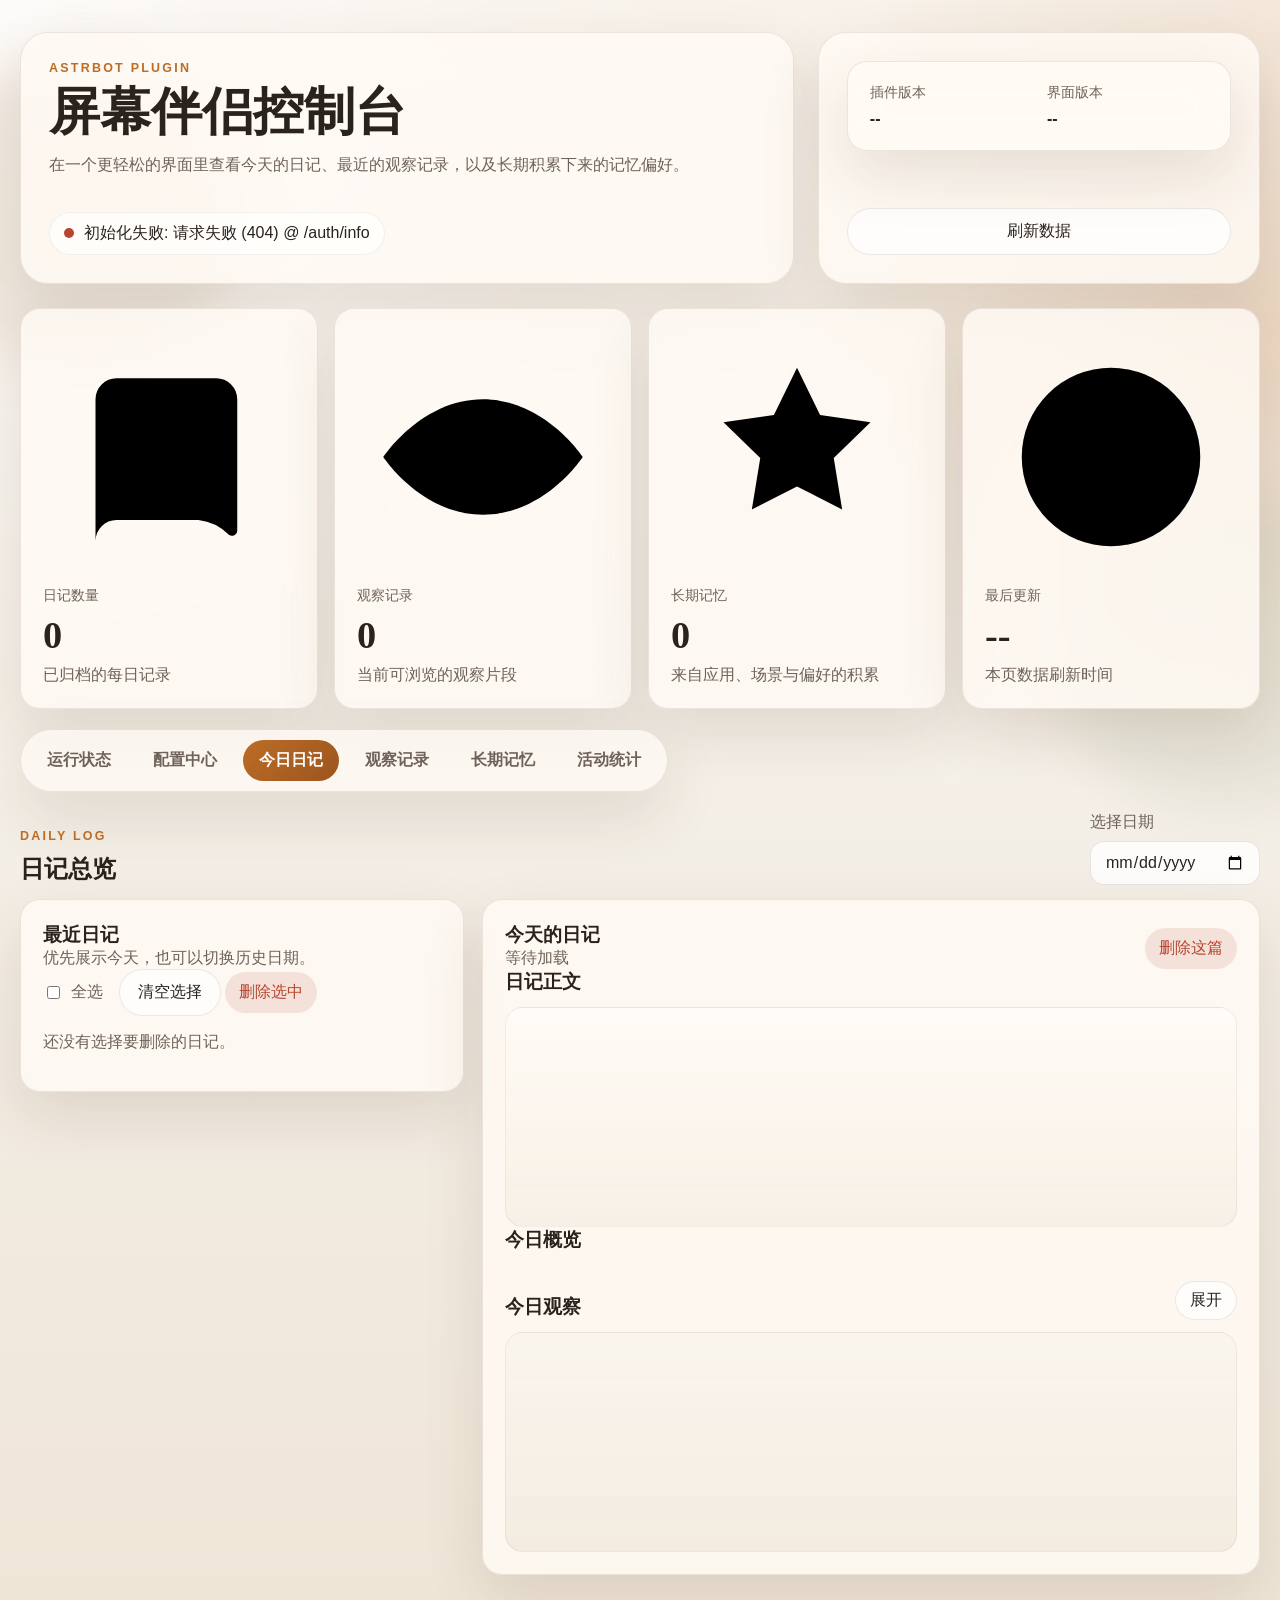
==== web/index.html @ d962e4c1 "v2.5.6" ====
﻿<!DOCTYPE html>
<html lang="zh-CN">
<head>
    <meta charset="UTF-8">
    <meta name="viewport" content="width=device-width, initial-scale=1.0">
    <title>屏幕伴侣控制台</title>
<link rel="stylesheet" href="/web/app.css?v=2.9.6">
</head>
<body>
    <div class="app-shell">
        <div class="ambient ambient-left"></div>
        <div class="ambient ambient-right"></div>
        <header class="hero">
            <div class="hero-copy">
                <p class="eyebrow">AstrBot Plugin</p>
                <h1>屏幕伴侣控制台</h1>
                <p class="hero-text">在一个更轻松的界面里查看今天的日记、最近的观察记录，以及长期积累下来的记忆偏好。</p>
                <div class="hero-status">
                    <span class="status-dot" id="statusDot"></span>
                    <span id="statusText">正在连接 WebUI 服务...</span>
                </div>
            </div>
            <div class="hero-actions">
                <div class="version-card panel">
                    <div>
                        <p class="panel-label">插件版本</p>
                        <strong id="pluginVersion">--</strong>
                    </div>
                    <div>
                        <p class="panel-label">界面版本</p>
                        <strong id="webuiVersion">--</strong>
                    </div>
                </div>
                <button class="ghost-button" id="refreshButton" type="button">刷新数据</button>
                <button class="ghost-button hidden" id="logoutButton" type="button">退出登录</button>
            </div>
        </header>

        <section class="overview-grid">
            <article class="panel stat-card stat-card--diary">
                <div class="stat-card-top">
                    <span class="stat-card-icon" aria-hidden="true">
                        <svg viewBox="0 0 24 24">
                            <path d="M7 4.5h9.5a2 2 0 0 1 2 2V19a.5.5 0 0 1-.8.4A4.9 4.9 0 0 0 14.8 18H7a2 2 0 0 0-2 2V6.5a2 2 0 0 1 2-2Z"></path>
                            <path d="M7 4.5v13.4"></path>
                            <path d="M9.5 8.5h6"></path>
                            <path d="M9.5 11.5h6"></path>
                        </svg>
                    </span>
                    <p class="panel-label">日记数量</p>
                </div>
                <strong id="diaryCount">0</strong>
                <span>已归档的每日记录</span>
            </article>
            <article class="panel stat-card stat-card--observation">
                <div class="stat-card-top">
                    <span class="stat-card-icon" aria-hidden="true">
                        <svg viewBox="0 0 24 24">
                            <path d="M2.5 12s3.6-5.5 9.5-5.5S21.5 12 21.5 12 17.9 17.5 12 17.5 2.5 12 2.5 12Z"></path>
                            <circle cx="12" cy="12" r="2.7"></circle>
                        </svg>
                    </span>
                    <p class="panel-label">观察记录</p>
                </div>
                <strong id="observationCount">0</strong>
                <span>当前可浏览的观察片段</span>
            </article>
            <article class="panel stat-card stat-card--memory">
                <div class="stat-card-top">
                    <span class="stat-card-icon" aria-hidden="true">
                        <svg viewBox="0 0 24 24">
                            <path d="M12 3.5 14.2 8l4.8.7-3.5 3.4.8 4.9L12 14.8 7.7 17l.8-4.9L5 8.7 9.8 8 12 3.5Z"></path>
                        </svg>
                    </span>
                    <p class="panel-label">长期记忆</p>
                </div>
                <strong id="memoryCount">0</strong>
                <span>来自应用、场景与偏好的积累</span>
            </article>
            <article class="panel stat-card stat-card--updated">
                <div class="stat-card-top">
                    <span class="stat-card-icon" aria-hidden="true">
                        <svg viewBox="0 0 24 24">
                            <circle cx="12" cy="12" r="8.5"></circle>
                            <path d="M12 7.8v4.7l3 1.9"></path>
                        </svg>
                    </span>
                    <p class="panel-label">最后更新</p>
                </div>
                <strong id="lastUpdated">--</strong>
                <span>本页数据刷新时间</span>
            </article>
        </section>

        <nav class="top-nav" aria-label="主导航">
            <a href="#runtime" class="nav-link" data-section="runtime">运行状态</a>
            <a href="#settings" class="nav-link" data-section="settings">配置中心</a>
            <a href="#diaries" class="nav-link active" data-section="diaries">今日日记</a>
            <a href="#observations" class="nav-link" data-section="observations">观察记录</a>
            <a href="#memories" class="nav-link" data-section="memories">长期记忆</a>
            <a href="#activity" class="nav-link" data-section="activity">活动统计</a>
        </nav>

        <main class="content-stack">
            <section id="runtime" class="section">
                <div class="section-heading">
                    <div>
                        <p class="eyebrow">Runtime Control</p>
                        <h2>运行状态与控制</h2>
                    </div>
                </div>
                <div class="runtime-grid">
                    <article class="panel">
                        <div class="panel-header">
                            <h3>当前状态</h3>
                            <span class="panel-subtle" id="runtimeMeta">等待加载</span>
                        </div>
                        <div class="runtime-summary" id="runtimeSummary"></div>
                        <div class="runtime-stats" id="runtimeStats"></div>
                        <div class="helper-grid runtime-insights" id="runtimeInsights"></div>
                    </article>
                    <article class="panel">
                        <div class="panel-header">
                            <h3>快速设置</h3>
                            <span class="panel-subtle">这些变更会立即同步到当前实例。</span>
                        </div>
                        <form class="control-form" id="runtimeForm">
                            <label class="field compact-field">
                                <span>启用插件</span>
                                <select id="enabledSelect">
                                    <option value="true">开启</option>
                                    <option value="false">关闭</option>
                                </select>
                            </label>
                            <label class="field compact-field">
                                <span>当前预设</span>
                                <select id="presetSelect">
                                    <option value="-1">手动配置</option>
                                </select>
                            </label>
                            <label class="field compact-field">
                                <span>手动间隔（秒）</span>
                                <input id="checkIntervalInput" type="number" min="10" step="1">
                            </label>
                            <label class="field compact-field">
                                <span>触发概率（%）</span>
                                <input id="triggerProbabilityInput" type="number" min="0" max="100" step="1">
                            </label>
                            <label class="field compact-field">
                                <span>互动频率</span>
                                <input id="interactionFrequencyInput" type="number" min="1" max="10" step="1">
                            </label>
                            <label class="field compact-field">
                                <span>日记功能</span>
                                <select id="enableDiarySelect">
                                    <option value="true">开启</option>
                                    <option value="false">关闭</option>
                                </select>
                            </label>
                            <label class="field compact-field">
                                <span>学习功能</span>
                                <select id="enableLearningSelect">
                                    <option value="true">开启</option>
                                    <option value="false">关闭</option>
                                </select>
                            </label>
                            <label class="field compact-field">
                                <span>麦克风监听</span>
                                <select id="enableMicMonitorSelect">
                                    <option value="false">关闭</option>
                                    <option value="true">开启</option>
                                </select>
                            </label>
                            <label class="field compact-field">
                                <span>调试模式</span>
                                <select id="debugSelect">
                                    <option value="false">关闭</option>
                                    <option value="true">开启</option>
                                </select>
                            </label>
                            <div class="runtime-actions">
                                <button class="primary-button" id="saveRuntimeButton" type="submit">保存设置</button>
                                <button class="ghost-button" id="stopTasksButton" type="button">停止自动任务</button>
                            </div>
                            <p class="feedback" id="runtimeFeedback"></p>
                        </form>
                    </article>
                </div>
                <article class="panel runtime-media-panel">
                    <div class="panel-header">
                        <h3>最新素材预览</h3>
                        <span class="panel-subtle" id="runtimeMediaMeta">等待加载</span>
                    </div>
                    <div class="runtime-media-grid" id="runtimeMedia"></div>
                </article>
                <article class="panel">
                    <div class="panel-header">
                        <div>
                            <h3>服务自检</h3>
                            <span class="panel-subtle" id="healthMeta">用于确认当前页面连到的是不是正确的 WebUI 实例。</span>
                        </div>
                    </div>
                    <div class="health-grid" id="healthGrid"></div>
                    <div class="health-check-list" id="healthChecks"></div>
                    <div class="helper-grid health-warning-grid" id="healthWarnings"></div>
                </article>
            </section>
            <section id="settings" class="section">
                <div class="section-heading">
                    <div>
                        <p class="eyebrow">Settings Studio</p>
                        <h2>配置中心</h2>
                    </div>
                    <div class="toolbar">
                        <button class="ghost-button settings-mode-toggle" id="settingsModeToggle" type="button">显示高级设置</button>
                        <label class="field compact-field settings-search">
                            <span>快速筛选</span>
                            <input id="settingsSearchInput" type="search" placeholder="搜索配置名、说明或提示">
                        </label>
                    </div>
                </div>
                <div class="settings-grid">
                    <article class="panel settings-sidebar">
                        <div class="panel-header">
                            <h3>配置分组</h3>
                            <span class="panel-subtle" id="settingsSummary">按功能分区，避免翻整页长表单。</span>
                        </div>
                        <div class="settings-group-list" id="settingsGroupList"></div>
                    </article>
                    <article class="panel settings-editor">
                        <div class="panel-header">
                            <div>
                                <h3 id="settingsGroupTitle">配置详情</h3>
                                <span class="panel-subtle" id="settingsGroupDescription">选择左侧分组后开始编辑。</span>
                            </div>
                            <div class="toolbar">
                                <button class="ghost-button" id="resetSettingsButton" type="button">重置当前分组</button>
                                <button class="primary-button" id="saveSettingsButton" type="button">保存配置</button>
                            </div>
                        </div>
                        <div class="helper-grid settings-helper" id="settingsHelper"></div>
                        <div class="settings-form" id="settingsForm"></div>
                        <p class="feedback" id="settingsFeedback"></p>
                    </article>
                </div>
            </section>
            <section id="diaries" class="section active">
                <div class="section-heading">
                    <div>
                        <p class="eyebrow">Daily Log</p>
                        <h2>日记总览</h2>
                    </div>
                    <label class="field compact-field">
                        <span>选择日期</span>
                        <input id="diaryDateInput" type="date">
                    </label>
                </div>
                <div class="content-grid diaries-grid">
                    <article class="panel">
                        <div class="panel-header">
                            <div>
                                <h3>最近日记</h3>
                                <span class="panel-subtle" id="diarySummary">优先展示今天，也可以切换历史日期。</span>
                            </div>
                        </div>
                        <div class="toolbar diary-toolbar">
                            <label class="selection-toggle">
                                <input id="selectAllDiaries" type="checkbox">
                                <span>全选</span>
                            </label>
                            <div class="diary-toolbar-actions">
                                <button class="ghost-button" id="clearDiarySelectionsButton" type="button">清空选择</button>
                                <button class="danger-button" id="deleteSelectedDiariesButton" type="button">删除选中</button>
                            </div>
                        </div>
                        <p class="panel-subtle diary-selection-meta" id="diarySelectionMeta">还没有选择要删除的日记。</p>
                        <div class="list-stack" id="diaryList"></div>
                    </article>
                    <article class="panel diary-panel">
                        <div class="panel-header">
                            <div>
                                <h3 id="diaryTitle">今天的日记</h3>
                                <span class="panel-subtle" id="diaryMeta">等待加载</span>
                            </div>
                            <button class="danger-button" id="deleteCurrentDiaryButton" type="button">删除这篇</button>
                        </div>
                        <div class="diary-reading-stage">
                            <section class="diary-section diary-paper-section">
                                <div class="panel-header">
                                    <h3>日记正文</h3>
                                </div>
                                <div class="diary-content diary-content-primary" id="diaryReflection"></div>
                            </section>
                        </div>
                        <div class="diary-layout">
                            <section class="diary-section">
                                <div class="panel-header">
                                    <h3>今日概览</h3>
                                </div>
                                <div id="diaryOverview" class="diary-overview-slot"></div>
                            </section>
                            <section class="diary-section">
                                <div class="panel-header">
                                    <h3>今日观察</h3>
                                    <button class="ghost-button diary-toggle" id="toggleDiaryObservations" type="button">展开</button>
                                </div>
                                <div class="diary-content diary-content-secondary" id="diaryObservations"></div>
                            </section>
                        </div>
                    </article>
                </div>
            </section>

            <section id="observations" class="section">
                <div class="section-heading">
                    <div>
                        <p class="eyebrow">Observation Stream</p>
                        <h2>观察记录</h2>
                    </div>
                    <div class="toolbar">
                        <label class="field compact-field">
                            <span>场景筛选</span>
                            <select id="sceneFilter">
                                <option value="">全部场景</option>
                            </select>
                        </label>
                        <label class="field compact-field">
                            <span>排序</span>
                            <select id="sortFilter">
                                <option value="desc">最新优先</option>
                                <option value="asc">最早优先</option>
                            </select>
                        </label>
                    </div>
                </div>
                <article class="panel">
                    <div class="panel-header">
                        <h3>最近观察</h3>
                        <span class="panel-subtle" id="observationMeta">按时间线浏览屏幕观察结果。</span>
                    </div>
                    <div class="observation-actions">
                        <label class="selection-toggle">
                            <input id="selectAllObservations" type="checkbox">
                            <span>全选当前页</span>
                        </label>
                        <div class="toolbar">
                            <button class="ghost-button" id="clearSelectionsButton" type="button">清空选择</button>
                            <button class="ghost-button" id="deleteSelectedButton" type="button">删除选中</button>
                            <button class="danger-button" id="clearAllDataButton" type="button">清空所有资料</button>
                        </div>
                    </div>
                    <div class="list-stack" id="observationList"></div>
                    <div class="pagination" id="observationPagination"></div>
                </article>
            </section>

            <section id="memories" class="section">
                <div class="section-heading">
                    <div>
                        <p class="eyebrow">Memory Atlas</p>
                        <h2>长期记忆</h2>
                    </div>
                </div>
                <div class="memory-highlights" id="memoryHighlights"></div>
                <div class="memory-groups" id="memoryGroups"></div>
            </section>
            <section id="activity" class="section">
                <div class="section-heading">
                    <div>
                        <p class="eyebrow">Activity Statistics</p>
                        <h2>活动统计</h2>
                    </div>
                </div>
                <div class="activity-control-grid">
                    <article class="panel">
                        <div class="panel-header">
                            <div>
                                <h3>轨迹筛选</h3>
                                <span class="panel-subtle" id="activityFilterSummary">按关键词、类型和来源快速聚焦回顾内容。</span>
                            </div>
                        </div>
                        <div class="toolbar activity-toolbar">
                            <label class="field compact-field">
                                <span>搜索轨迹</span>
                                <input id="activitySearchInput" type="search" placeholder="窗口、应用、站点、页面">
                            </label>
                            <label class="field compact-field">
                                <span>活动类型</span>
                                <select id="activityBucketFilter">
                                    <option value="all">全部</option>
                                    <option value="work">工作</option>
                                    <option value="play">摸鱼</option>
                                    <option value="other">其他</option>
                                </select>
                            </label>
                            <label class="field compact-field">
                                <span>轨迹来源</span>
                                <select id="activitySourceFilter">
                                    <option value="all">全部</option>
                                    <option value="screen_analysis">识屏轨迹</option>
                                    <option value="background_tracker">独立轨迹</option>
                                </select>
                            </label>
                            <button class="ghost-button" id="clearActivityFiltersButton" type="button">清空筛选</button>
                        </div>
                    </article>
                    <article class="panel">
                        <div class="panel-header">
                            <div>
                                <h3>统计说明</h3>
                                <span class="panel-subtle">帮助理解“有效工作”“工作段”和轨迹来源是怎么来的。</span>
                            </div>
                        </div>
                        <div class="helper-grid activity-methodology" id="activityMethodology"></div>
                    </article>
                </div>
                <div class="activity-overview" id="activityOverview"></div>
                <div class="activity-workspace-grid">
                    <article class="panel">
                        <div class="panel-header">
                            <h3>工作脉搏</h3>
                            <span class="panel-subtle">把活动、输入和隐私状态压缩成一个更像在场感的当前视角</span>
                        </div>
                        <div class="activity-pulse" id="activityPulse"></div>
                    </article>
                    <article class="panel">
                        <div class="panel-header">
                            <h3>今日工作轨迹</h3>
                            <span class="panel-subtle">把零散活动合并成连续的工作段</span>
                        </div>
                        <div class="activity-session-summary" id="activitySessionSummary"></div>
                        <div class="list-stack activity-session-list" id="activitySessions"></div>
                    </article>
                </div>
                <div class="activity-grid">
                    <article class="panel">
                        <div class="panel-header">
                            <h3>今日统计</h3>
                            <span class="panel-subtle">今天的工作和摸鱼时间</span>
                        </div>
                        <div class="activity-stats" id="todayActivityStats"></div>
                    </article>
                    <article class="panel">
                        <div class="panel-header">
                            <h3>总计统计</h3>
                            <span class="panel-subtle">所有记录的工作和摸鱼时间</span>
                        </div>
                        <div class="activity-stats" id="totalActivityStats"></div>
                    </article>
                </div>
                <div class="activity-review-grid">
                    <article class="panel">
                        <div class="panel-header">
                            <h3>工作回顾</h3>
                            <span class="panel-subtle">更聚焦专注节奏的回顾视角</span>
                        </div>
                        <div class="activity-review-cards" id="activityReview"></div>
                        <div class="helper-grid activity-review-insights" id="activityInsights"></div>
                    </article>
                    <article class="panel">
                        <div class="panel-header">
                            <h3>主力窗口</h3>
                            <span class="panel-subtle">看清今天主要把时间花在了哪里</span>
                        </div>
                        <div class="list-stack activity-top-windows" id="activityTopWindows"></div>
                    </article>
                </div>
                <article class="panel activity-chart-panel">
                    <div class="panel-header">
                        <h3>时间配比图</h3>
                        <span class="panel-subtle">工作、摸鱼、其他的占比一眼看清</span>
                    </div>
                    <div class="activity-chart-stack" id="activityCharts"></div>
                </article>
                <article class="panel activity-trend-panel">
                    <div class="panel-header">
                        <h3>近 7 天节奏</h3>
                        <span class="panel-subtle">按天看工作、摸鱼与切换密度的变化</span>
                    </div>
                    <div class="activity-trend" id="activityTrend"></div>
                </article>
                <article class="panel activity-input-panel">
                        <div class="panel-header">
                            <h3>本地输入统计</h3>
                            <span class="panel-subtle">可选记录键盘和鼠标输入，补充轻量的键鼠数据</span>
                        </div>
                    <div class="activity-input-grid" id="activityInputStats"></div>
                    <div class="activity-input-days" id="activityInputDays"></div>
                </article>
                <article class="panel activity-surface-panel">
                        <div class="panel-header">
                            <h3>应用 / 网站轨迹</h3>
                            <span class="panel-subtle">把窗口活动收束成更清晰的应用层和网页层轨迹</span>
                        </div>
                    <div class="activity-surface-summary" id="activitySurfaceSummary"></div>
                    <div class="activity-surface-columns">
                        <div>
                            <p class="panel-label">主要应用</p>
                            <div class="list-stack activity-surface-list" id="activityAppTrail"></div>
                        </div>
                        <div>
                            <p class="panel-label">主要网站</p>
                            <div class="list-stack activity-surface-list" id="activitySiteTrail"></div>
                        </div>
                    </div>
                </article>
                <article class="panel">
                    <div class="panel-header">
                        <h3>最近活动</h3>
                        <span class="panel-subtle">最近 20 条活动记录</span>
                    </div>
                    <div class="list-stack" id="recentActivities"></div>
                </article>
            </section>
        </main>
    </div>

    <div class="login-overlay hidden" id="loginOverlay" aria-hidden="true">
        <form class="login-card panel" id="loginForm">
            <p class="eyebrow">Protected Access</p>
            <h2>输入 WebUI 密码</h2>
            <p class="panel-subtle">当前实例启用了访问保护，请先登录再查看数据。</p>
            <label class="field">
                <span>访问密码</span>
                <input type="password" id="loginPassword" placeholder="请输入密码" autocomplete="current-password">
            </label>
            <button class="primary-button" id="loginButton" type="submit">登录</button>
            <p class="feedback error-text" id="loginError"></p>
        </form>
    </div>

    <template id="emptyStateTemplate">
        <div class="empty-state">
            <strong>这里还没有内容</strong>
            <p>等屏幕伴侣积累出更多记录后，这里会慢慢丰富起来。</p>
        </div>
    </template>

<script src="/web/app.js?v=2.9.6"></script>
</body>
</html>
---- web/app.css ----
:root {
    --bg: #f4efe7;
    --panel: rgba(255, 251, 245, 0.82);
    --panel-strong: rgba(255, 248, 240, 0.96);
    --text: #2a221d;
    --muted: #6f6259;
    --line: rgba(97, 77, 64, 0.12);
    --accent: #bc6c25;
    --accent-strong: #9c5520;
    --accent-soft: rgba(188, 108, 37, 0.14);
    --success: #4f772d;
    --danger: #b6462f;
    --shadow: 0 24px 60px rgba(74, 48, 28, 0.12);
    --radius-xl: 28px;
    --radius-lg: 20px;
    --font-sans: "Segoe UI", "PingFang SC", "Microsoft YaHei", sans-serif;
    --font-display: "Georgia", "STSong", serif;
}

* { box-sizing: border-box; }
html { scroll-behavior: smooth; }

body {
    margin: 0;
    min-height: 100vh;
    color: var(--text);
    font-family: var(--font-sans);
    background:
        radial-gradient(circle at top left, rgba(255, 255, 255, 0.7), transparent 34%),
        radial-gradient(circle at right 20%, rgba(188, 108, 37, 0.2), transparent 28%),
        linear-gradient(180deg, #f8f2ea 0%, var(--bg) 48%, #efe5d7 100%);
}

button, input, select { font: inherit; }
button { cursor: pointer; }
.hidden { display: none !important; }

.app-shell {
    position: relative;
    max-width: 1380px;
    margin: 0 auto;
    padding: 32px 20px 48px;
}

.ambient {
    position: fixed;
    width: 320px;
    height: 320px;
    border-radius: 50%;
    filter: blur(24px);
    opacity: 0.4;
    pointer-events: none;
    z-index: 0;
}

.ambient-left {
    top: 6%;
    left: -80px;
    background: rgba(184, 148, 108, 0.38);
}

.ambient-right {
    right: -100px;
    bottom: 10%;
    background: rgba(96, 141, 108, 0.2);
}

.hero, .overview-grid, .top-nav, .content-stack { position: relative; z-index: 1; }

.hero {
    display: grid;
    grid-template-columns: minmax(0, 1.4fr) minmax(280px, 0.8fr);
    gap: 24px;
    margin-bottom: 24px;
}

.hero-copy, .hero-actions, .panel {
    backdrop-filter: blur(20px);
    background: var(--panel);
    border: 1px solid var(--line);
    box-shadow: var(--shadow);
}

.hero-copy, .hero-actions {
    border-radius: var(--radius-xl);
    padding: 28px;
}

.hero-copy h1 {
    margin: 0 0 10px;
    font-family: var(--font-display);
    font-size: clamp(2.1rem, 4vw, 3.6rem);
    line-height: 1.05;
}

.eyebrow {
    margin: 0 0 10px;
    color: var(--accent);
    text-transform: uppercase;
    letter-spacing: 0.18em;
    font-size: 0.78rem;
    font-weight: 700;
}

.hero-text, .panel-subtle, .list-item-meta, .observation-tags, .memory-meta, .feedback, .field span, .stat-card span {
    color: var(--muted);
}

.hero-status {
    display: inline-flex;
    align-items: center;
    gap: 10px;
    margin-top: 20px;
    padding: 10px 14px;
    border-radius: 999px;
    background: rgba(255, 255, 255, 0.65);
    border: 1px solid rgba(97, 77, 64, 0.08);
}

.status-dot {
    width: 10px;
    height: 10px;
    border-radius: 50%;
    background: var(--muted);
    box-shadow: 0 0 0 0 rgba(79, 119, 45, 0.35);
}

.status-dot.online { background: var(--success); animation: pulse 1.8s infinite; }
.status-dot.error { background: var(--danger); }

@keyframes pulse {
    0% { box-shadow: 0 0 0 0 rgba(79, 119, 45, 0.35); }
    70% { box-shadow: 0 0 0 10px rgba(79, 119, 45, 0); }
    100% { box-shadow: 0 0 0 0 rgba(79, 119, 45, 0); }
}

.hero-actions {
    display: flex;
    flex-direction: column;
    gap: 14px;
    justify-content: space-between;
}

.version-card {
    display: grid;
    grid-template-columns: repeat(2, minmax(0, 1fr));
    gap: 16px;
}

.panel {
    border-radius: var(--radius-lg);
    padding: 22px;
}

.panel-label {
    margin: 0 0 8px;
    color: var(--muted);
    font-size: 0.86rem;
}

.ghost-button, .primary-button, .page-button {
    border: none;
    border-radius: 999px;
    padding: 12px 18px;
    transition: transform 0.18s ease, box-shadow 0.18s ease, background 0.18s ease;
}

.ghost-button {
    background: rgba(255, 255, 255, 0.72);
    color: var(--text);
    border: 1px solid rgba(97, 77, 64, 0.12);
}

.primary-button {
    background: linear-gradient(135deg, var(--accent) 0%, var(--accent-strong) 100%);
    color: #fff;
    box-shadow: 0 16px 28px rgba(156, 85, 32, 0.24);
}

.ghost-button:hover, .primary-button:hover, .page-button:hover { transform: translateY(-1px); }

.overview-grid {
    display: grid;
    grid-template-columns: repeat(4, minmax(0, 1fr));
    gap: 16px;
    margin-bottom: 20px;
}

.stat-card strong {
    display: block;
    margin-bottom: 8px;
    font-size: clamp(1.6rem, 3vw, 2.4rem);
    font-family: var(--font-display);
}

.top-nav {
    display: inline-flex;
    flex-wrap: wrap;
    gap: 10px;
    margin-bottom: 20px;
    padding: 10px;
    border-radius: 999px;
    background: rgba(255, 251, 245, 0.72);
    border: 1px solid var(--line);
    box-shadow: var(--shadow);
}

.nav-link {
    color: var(--muted);
    text-decoration: none;
    padding: 10px 16px;
    border-radius: 999px;
    font-weight: 600;
}

.nav-link.active {
    color: #fff;
    background: linear-gradient(135deg, var(--accent) 0%, var(--accent-strong) 100%);
}

.content-stack {
    display: flex;
    flex-direction: column;
    gap: 20px;
}

.section { display: none; }
.section.active { display: block; animation: rise-in 0.24s ease; }

@keyframes rise-in {
    from { opacity: 0; transform: translateY(8px); }
    to { opacity: 1; transform: translateY(0); }
}

.section-heading, .toolbar, .panel-header, .memory-highlights, .memory-groups, .content-grid, .pagination {
    display: flex;
    gap: 16px;
}

.section-heading, .panel-header {
    align-items: end;
    justify-content: space-between;
}

.section-heading { margin-bottom: 14px; }
.section-heading h2, .panel-header h3 { margin: 0; }
.toolbar { flex-wrap: wrap; }
.content-grid { align-items: start; }
.observation-actions {
    display: flex;
    justify-content: space-between;
    gap: 12px;
    align-items: center;
    margin-bottom: 14px;
}

.diaries-grid {
    display: grid;
    grid-template-columns: minmax(300px, 0.8fr) minmax(0, 1.4fr);
    gap: 18px;
}

.runtime-grid {
    display: grid;
    grid-template-columns: minmax(320px, 0.9fr) minmax(0, 1.1fr);
    gap: 18px;
}

.runtime-media-panel {
    margin-top: 18px;
}

.runtime-media-grid {
    display: grid;
    grid-template-columns: repeat(2, minmax(0, 1fr));
    gap: 16px;
}

.runtime-media-card {
    display: grid;
    gap: 12px;
    padding: 16px;
    border: 1px solid rgba(97, 77, 64, 0.08);
    border-radius: 18px;
    background: rgba(255, 255, 255, 0.62);
}

.runtime-media-card h4 {
    margin: 0;
    font-size: 1rem;
}

.runtime-media-link {
    text-decoration: none;
}

.runtime-media-frame {
    overflow: hidden;
    border-radius: 16px;
    background: rgba(247, 241, 233, 0.88);
    min-height: 220px;
}

.runtime-media-preview {
    display: block;
    width: 100%;
    min-height: 220px;
    max-height: 420px;
    object-fit: contain;
    background: rgba(42, 34, 29, 0.08);
}

.settings-grid {
    display: grid;
    grid-template-columns: minmax(240px, 0.58fr) minmax(0, 1.42fr);
    gap: 18px;
}

.settings-sidebar,
.settings-editor {
    min-height: 640px;
}

.settings-group-list,
.settings-form {
    display: grid;
    gap: 12px;
}

.helper-grid {
    display: grid;
    gap: 12px;
}

.runtime-insights,
.settings-helper {
    margin-top: 16px;
}

.helper-card {
    padding: 16px 18px;
    border-radius: 18px;
    background: linear-gradient(180deg, rgba(255, 251, 247, 0.9), rgba(249, 238, 228, 0.82));
    border: 1px solid rgba(188, 108, 37, 0.12);
    display: grid;
    gap: 8px;
}

.helper-card strong {
    font-size: 1rem;
}

.helper-card p {
    margin: 0;
    color: var(--muted);
    line-height: 1.6;
}

.helper-actions {
    display: flex;
    flex-wrap: wrap;
    gap: 10px;
}

.helper-button {
    width: fit-content;
}

.settings-group-button {
    width: 100%;
    text-align: left;
    border: 1px solid rgba(97, 77, 64, 0.08);
    background: rgba(255, 255, 255, 0.68);
    border-radius: 16px;
    padding: 14px 16px;
    display: grid;
    gap: 6px;
}

.settings-group-button strong {
    font-size: 1rem;
}

.settings-group-button span {
    color: var(--muted);
    font-size: 0.92rem;
    line-height: 1.5;
}

.settings-group-button.active,
.settings-group-button:hover {
    background: linear-gradient(180deg, rgba(255, 255, 255, 0.92), rgba(248, 234, 219, 0.92));
    border-color: rgba(188, 108, 37, 0.26);
}

.settings-search {
    min-width: min(320px, 100%);
}

.settings-form {
    grid-template-columns: repeat(2, minmax(0, 1fr));
}

.settings-field {
    padding: 16px;
    border-radius: 18px;
    background: rgba(255, 255, 255, 0.6);
    border: 1px solid rgba(97, 77, 64, 0.08);
}

.settings-field-dirty {
    border-color: rgba(188, 108, 37, 0.22);
    box-shadow: 0 14px 28px rgba(188, 108, 37, 0.08);
}

.settings-field-wide {
    grid-column: 1 / -1;
}

.settings-field-header {
    display: flex;
    justify-content: space-between;
    gap: 12px;
    align-items: center;
    margin-bottom: 8px;
}

.settings-field-header strong {
    font-size: 1rem;
}

.settings-field-header code {
    padding: 2px 8px;
    border-radius: 999px;
    background: rgba(42, 34, 29, 0.08);
    color: var(--muted);
    font-size: 0.78rem;
}

.settings-badges {
    display: flex;
    flex-wrap: wrap;
    justify-content: flex-end;
    gap: 8px;
    align-items: center;
}

.settings-badge {
    display: inline-flex;
    align-items: center;
    padding: 4px 9px;
    border-radius: 999px;
    background: rgba(42, 34, 29, 0.06);
    color: var(--muted);
    font-size: 0.78rem;
}

.settings-badge-warm {
    background: rgba(188, 108, 37, 0.12);
    color: #9b4d17;
}

.settings-field-hint {
    margin: 0 0 10px;
    color: var(--muted);
    line-height: 1.6;
    font-size: 0.92rem;
}

.list-stack, .memory-list, .memory-card { display: grid; gap: 12px; }
.runtime-stats {
    display: grid;
    grid-template-columns: repeat(2, minmax(0, 1fr));
    gap: 12px;
}

.health-grid {
    display: grid;
    grid-template-columns: repeat(4, minmax(0, 1fr));
    gap: 12px;
}

.runtime-stat {
    padding: 16px;
    border-radius: 16px;
    background: rgba(255, 255, 255, 0.7);
    border: 1px solid rgba(97, 77, 64, 0.08);
}

.runtime-stat strong {
    display: block;
    margin-top: 6px;
    font-size: 1.3rem;
    font-family: var(--font-display);
}

.health-card {
    padding: 16px;
    border-radius: 16px;
    background: rgba(255, 255, 255, 0.7);
    border: 1px solid rgba(97, 77, 64, 0.08);
}

.health-card strong {
    display: block;
    margin-top: 6px;
    font-size: 1.05rem;
}

.control-form {
    display: grid;
    grid-template-columns: repeat(2, minmax(0, 1fr));
    gap: 14px 16px;
}

.runtime-actions {
    display: flex;
    gap: 12px;
    align-items: center;
    grid-column: 1 / -1;
}

#runtimeFeedback {
    min-height: 1.2em;
    grid-column: 1 / -1;
}

.list-item-button {
    width: 100%;
    text-align: left;
    border: 1px solid rgba(97, 77, 64, 0.08);
    background: rgba(255, 255, 255, 0.74);
    border-radius: 16px;
    padding: 16px;
}

.list-item-button:hover, .list-item-button.active {
    background: linear-gradient(180deg, rgba(255, 255, 255, 0.92), rgba(248, 234, 219, 0.92));
    border-color: rgba(188, 108, 37, 0.28);
}

.list-item-title { margin: 0 0 4px; font-weight: 700; }
.diary-panel { min-height: 540px; }
.diary-layout {
    display: grid;
    gap: 16px;
}
.diary-section {
    display: grid;
    gap: 12px;
}

.diary-content {
    min-height: 220px;
    padding: 18px;
    border-radius: 18px;
    background: linear-gradient(180deg, rgba(255, 251, 246, 0.96), rgba(246, 238, 227, 0.86));
    border: 1px solid rgba(97, 77, 64, 0.08);
    overflow: auto;
}
.diary-content-secondary {
    background: linear-gradient(180deg, rgba(249, 244, 237, 0.96), rgba(242, 234, 222, 0.86));
}
.diary-content-collapsed {
    max-height: 220px;
    overflow: hidden;
    position: relative;
}
.diary-content-collapsed::after {
    content: "";
    position: sticky;
    display: block;
    bottom: 0;
    height: 64px;
    margin-top: -64px;
    background: linear-gradient(180deg, rgba(242, 234, 222, 0), rgba(242, 234, 222, 0.96));
    pointer-events: none;
}
.diary-toggle {
    padding: 8px 14px;
}

.diary-rendered {
    display: grid;
    gap: 14px;
    line-height: 1.8;
}

.diary-rendered h1,
.diary-rendered h2,
.diary-rendered h3 {
    margin: 0;
    font-family: var(--font-display);
}

.diary-rendered h1 { font-size: 1.8rem; }
.diary-rendered h2 {
    margin-top: 6px;
    padding-bottom: 8px;
    border-bottom: 1px solid rgba(97, 77, 64, 0.12);
}
.diary-rendered h3 { font-size: 1.08rem; color: var(--accent-strong); }
.diary-rendered p,
.diary-rendered li { margin: 0; }
.diary-rendered ul {
    margin: 0;
    padding-left: 20px;
    display: grid;
    gap: 8px;
}
.diary-rendered blockquote {
    margin: 0;
    padding: 10px 14px;
    border-left: 4px solid rgba(188, 108, 37, 0.35);
    background: rgba(255, 255, 255, 0.5);
    border-radius: 12px;
    color: var(--muted);
}
.diary-rendered code {
    padding: 2px 6px;
    border-radius: 8px;
    background: rgba(42, 34, 29, 0.08);
    font-family: "Consolas", "Microsoft YaHei", monospace;
}
.diary-rendered pre {
    margin: 0;
    padding: 14px;
    overflow: auto;
    border-radius: 14px;
    background: rgba(42, 34, 29, 0.08);
}
.diary-rendered pre code {
    padding: 0;
    background: transparent;
}

.diary-observation-timeline {
    position: relative;
    display: grid;
    gap: 14px;
}

.diary-observation-timeline::before {
    content: "";
    position: absolute;
    left: 11px;
    top: 6px;
    bottom: 6px;
    width: 1px;
    background: linear-gradient(180deg, rgba(188, 108, 37, 0.26), rgba(188, 108, 37, 0.05));
}

.diary-observation-entry {
    position: relative;
    display: grid;
    grid-template-columns: 24px minmax(0, 1fr);
    gap: 14px;
    align-items: start;
}

.diary-observation-marker {
    width: 10px;
    height: 10px;
    margin-top: 10px;
    margin-left: 7px;
    border-radius: 999px;
    background: linear-gradient(180deg, var(--accent), var(--accent-strong));
    box-shadow: 0 0 0 4px rgba(188, 108, 37, 0.12);
    position: relative;
    z-index: 1;
}

.diary-observation-main {
    display: grid;
    gap: 10px;
    padding: 14px 16px;
    border-radius: 16px;
    background: rgba(255, 255, 255, 0.62);
    border: 1px solid rgba(97, 77, 64, 0.08);
}

.diary-observation-head {
    display: flex;
    flex-wrap: wrap;
    gap: 8px 12px;
    align-items: center;
}

.diary-observation-time {
    display: inline-flex;
    align-items: center;
    padding: 4px 10px;
    border-radius: 999px;
    background: rgba(188, 108, 37, 0.12);
    color: var(--accent-strong);
    font-size: 0.82rem;
    font-weight: 700;
    letter-spacing: 0.04em;
}

.diary-observation-window {
    color: var(--ink-strong);
    font-weight: 700;
}

.diary-entry-body {
    gap: 10px;
    line-height: 1.72;
}

.diary-entry-body h1,
.diary-entry-body h2,
.diary-entry-body h3 {
    display: none;
}

.observation-card, .memory-card, .highlight-card {
    border-radius: 18px;
    border: 1px solid rgba(97, 77, 64, 0.08);
    background: rgba(255, 255, 255, 0.72);
    padding: 18px;
}

.observation-card {
    position: relative;
    overflow: hidden;
}

.observation-card::before {
    content: "";
    position: absolute;
    inset: 0 auto 0 0;
    width: 4px;
    background: linear-gradient(180deg, var(--accent), #dda15e);
}

.observation-header, .memory-header {
    display: flex;
    justify-content: space-between;
    gap: 12px;
    align-items: start;
    margin-bottom: 8px;
}

.observation-content, .memory-content { margin: 0; line-height: 1.7; }
.observation-select {
    display: inline-flex;
    align-items: center;
    gap: 8px;
    color: var(--muted);
    font-size: 0.9rem;
}
.observation-footer {
    display: flex;
    justify-content: space-between;
    align-items: center;
    gap: 12px;
    margin-top: 14px;
}
.danger-button {
    border: none;
    border-radius: 999px;
    padding: 10px 14px;
    background: rgba(182, 70, 47, 0.12);
    color: var(--danger);
}
.selection-toggle {
    display: inline-flex;
    align-items: center;
    gap: 8px;
    color: var(--muted);
}

.tag {
    display: inline-flex;
    align-items: center;
    gap: 6px;
    padding: 6px 10px;
    border-radius: 999px;
    background: var(--accent-soft);
    color: var(--accent-strong);
    font-size: 0.84rem;
    font-weight: 700;
}

.field { display: grid; gap: 8px; }
.compact-field { min-width: 170px; }

.field input, .field select, .field textarea {
    min-height: 44px;
    border-radius: 14px;
    border: 1px solid rgba(97, 77, 64, 0.14);
    background: rgba(255, 255, 255, 0.8);
    color: var(--text);
    padding: 0 14px;
}

.field textarea {
    min-height: 120px;
    padding: 12px 14px;
    resize: vertical;
    line-height: 1.65;
}

.pagination {
    margin-top: 18px;
    flex-wrap: wrap;
    justify-content: space-between;
    align-items: center;
}

.page-button { background: rgba(255, 255, 255, 0.8); color: var(--text); }
.page-button:disabled { cursor: not-allowed; opacity: 0.45; transform: none; }

.memory-highlights {
    display: grid;
    grid-template-columns: repeat(3, minmax(0, 1fr));
    margin-bottom: 18px;
}

.memory-groups {
    display: grid;
    grid-template-columns: repeat(2, minmax(0, 1fr));
}

.empty-state {
    display: grid;
    place-items: center;
    min-height: 180px;
    text-align: center;
    padding: 18px;
    color: var(--muted);
    border: 1px dashed rgba(97, 77, 64, 0.18);
    border-radius: 18px;
    background: rgba(255, 255, 255, 0.44);
}

.login-overlay {
    position: fixed;
    inset: 0;
    display: grid;
    place-items: center;
    padding: 20px;
    background: rgba(42, 34, 29, 0.34);
    backdrop-filter: blur(18px);
    z-index: 10;
}

.login-card { width: min(100%, 460px); background: var(--panel-strong); }
.error-text { color: var(--danger); min-height: 1.2em; }

@media (max-width: 1080px) {
.hero, .diaries-grid, .memory-highlights, .memory-groups, .runtime-grid, .settings-grid, .settings-form, .health-grid, .runtime-media-grid { grid-template-columns: 1fr; }
    .overview-grid { grid-template-columns: repeat(2, minmax(0, 1fr)); }
}

@media (max-width: 720px) {
    .app-shell { padding-inline: 14px; }
    .hero-copy, .hero-actions, .panel { padding: 18px; }
    .overview-grid { grid-template-columns: 1fr; }
    .top-nav { display: flex; width: 100%; border-radius: 22px; }
    .nav-link { flex: 1 1 100%; text-align: center; }
    .section-heading, .panel-header, .observation-header, .memory-header, .pagination {
        align-items: start;
        flex-direction: column;
    }
    .toolbar { width: 100%; }
    .compact-field { min-width: 0; width: 100%; }
    .runtime-stats, .control-form { grid-template-columns: 1fr; }
    .runtime-actions { flex-direction: column; align-items: stretch; }
    .observation-actions,
    .observation-footer { flex-direction: column; align-items: stretch; }
}

/* 活动统计 */
.activity-grid {
    display: grid;
    grid-template-columns: repeat(auto-fit, minmax(300px, 1fr));
    gap: 16px;
    margin-bottom: 24px;
}

.activity-stats {
    display: flex;
    flex-direction: column;
    gap: 12px;
}

.activity-stat-item {
    display: flex;
    justify-content: space-between;
    align-items: center;
    padding: 8px 0;
    border-bottom: 1px solid var(--line);
}

.activity-stat-item:last-child {
    border-bottom: none;
}
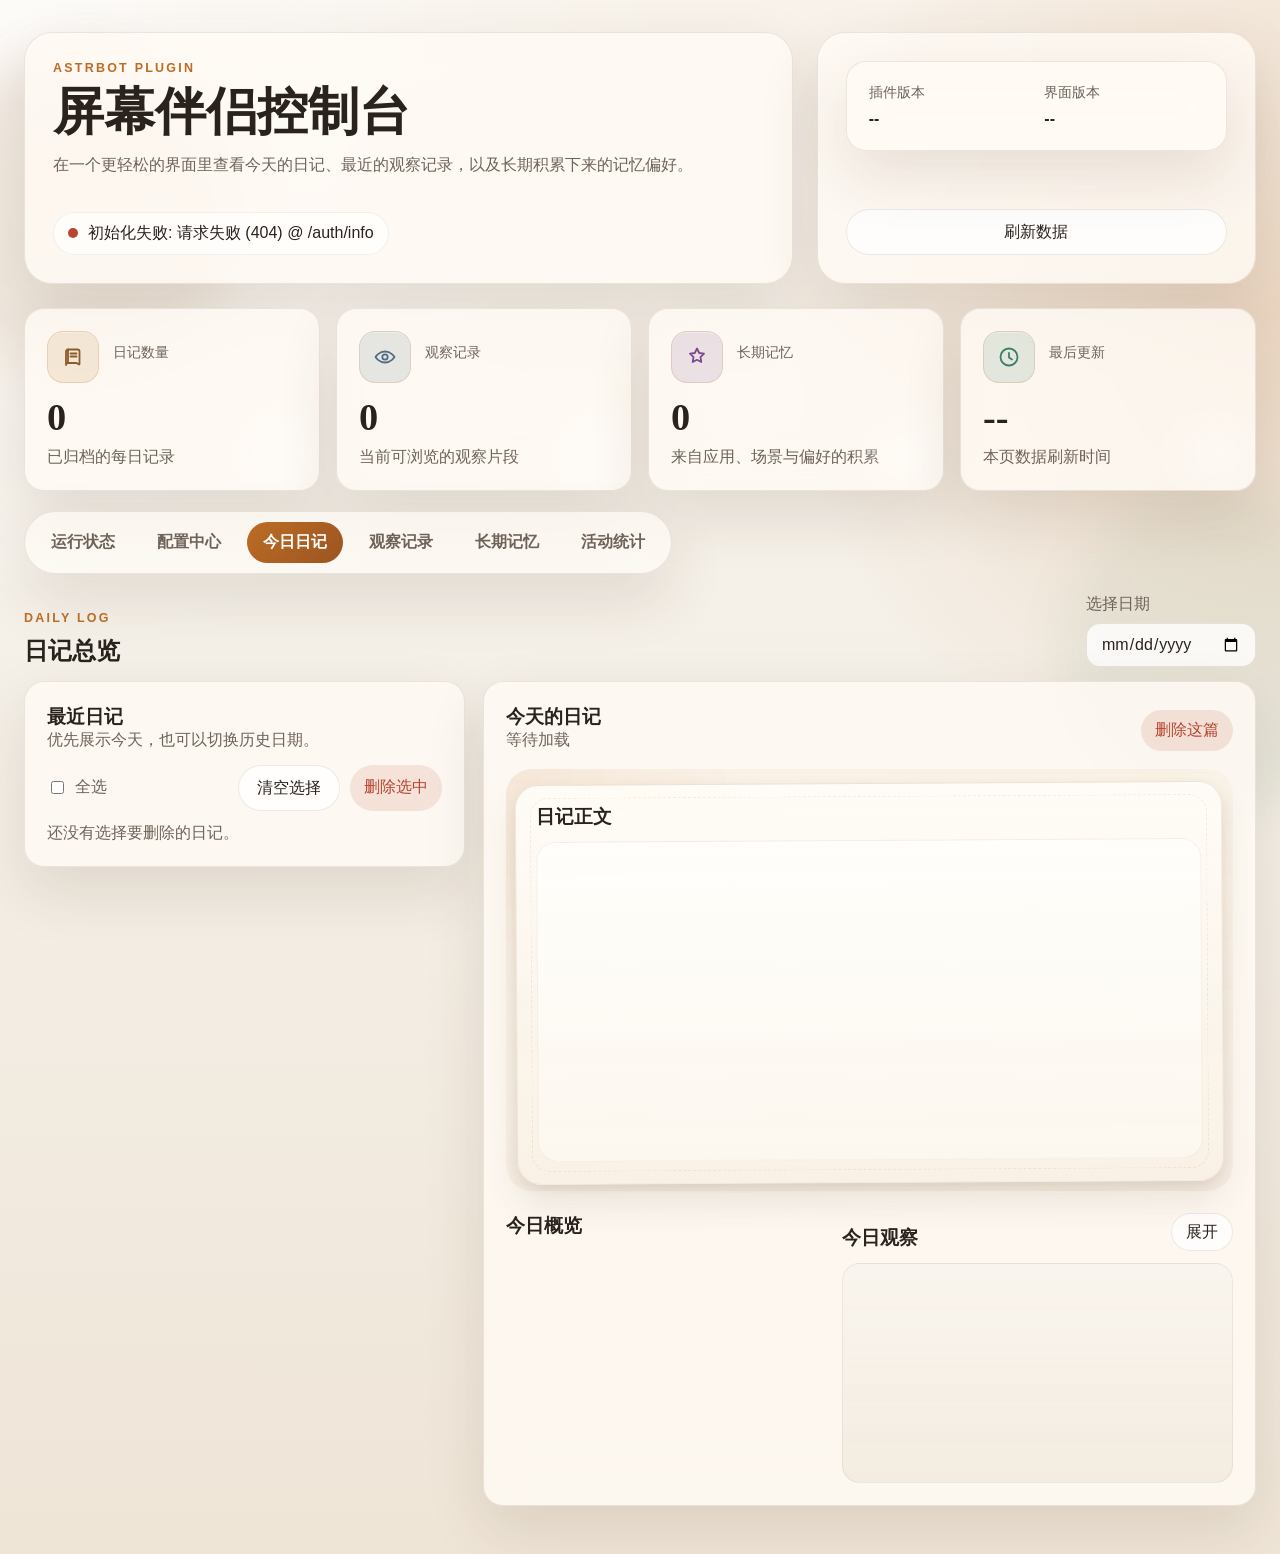
==== commit bf3cec95: "v3.1.1" ====
--- a/web/index.html
+++ b/web/index.html
@@ -4,7 +4,7 @@
     <meta charset="UTF-8">
     <meta name="viewport" content="width=device-width, initial-scale=1.0">
     <title>屏幕伴侣控制台</title>
-<link rel="stylesheet" href="/web/app.css?v=2.9.6">
+  <link rel="stylesheet" href="/web/app.css?v=3.1.1">
 </head>
 <body>
     <div class="app-shell">
@@ -536,7 +536,7 @@
         </div>
     </template>
 
-<script src="/web/app.js?v=2.9.6"></script>
+  <script src="/web/app.js?v=3.1.1"></script>
 </body>
 </html>
 
--- a/web/app.css
+++ b/web/app.css
@@ -1,281 +1,369 @@
-:root {
-    --bg: #f4efe7;
-    --panel: rgba(255, 251, 245, 0.82);
-    --panel-strong: rgba(255, 248, 240, 0.96);
-    --text: #2a221d;
-    --muted: #6f6259;
-    --line: rgba(97, 77, 64, 0.12);
-    --accent: #bc6c25;
-    --accent-strong: #9c5520;
-    --accent-soft: rgba(188, 108, 37, 0.14);
-    --success: #4f772d;
-    --danger: #b6462f;
-    --shadow: 0 24px 60px rgba(74, 48, 28, 0.12);
-    --radius-xl: 28px;
-    --radius-lg: 20px;
-    --font-sans: "Segoe UI", "PingFang SC", "Microsoft YaHei", sans-serif;
-    --font-display: "Georgia", "STSong", serif;
-}
-
+﻿:root {
+    --bg: #f4efe7;
+    --panel: rgba(255, 251, 245, 0.82);
+    --panel-strong: rgba(255, 248, 240, 0.96);
+    --text: #2a221d;
+    --muted: #6f6259;
+    --line: rgba(97, 77, 64, 0.12);
+    --accent: #bc6c25;
+    --accent-strong: #9c5520;
+    --accent-soft: rgba(188, 108, 37, 0.14);
+    --success: #4f772d;
+    --danger: #b6462f;
+    --shadow: 0 24px 60px rgba(74, 48, 28, 0.12);
+    --radius-xl: 28px;
+    --radius-lg: 20px;
+    --font-sans: "Segoe UI", "PingFang SC", "Microsoft YaHei", sans-serif;
+    --font-display: "Georgia", "STSong", serif;
+}
+
 * { box-sizing: border-box; }
 html { scroll-behavior: smooth; }
 
-body {
-    margin: 0;
-    min-height: 100vh;
-    color: var(--text);
-    font-family: var(--font-sans);
-    background:
-        radial-gradient(circle at top left, rgba(255, 255, 255, 0.7), transparent 34%),
-        radial-gradient(circle at right 20%, rgba(188, 108, 37, 0.2), transparent 28%),
-        linear-gradient(180deg, #f8f2ea 0%, var(--bg) 48%, #efe5d7 100%);
-}
-
-button, input, select { font: inherit; }
-button { cursor: pointer; }
-.hidden { display: none !important; }
-
+p, span, strong, h1, h2, h3, h4, li, code {
+    overflow-wrap: anywhere;
+}
+
+body {
+    margin: 0;
+    min-height: 100vh;
+    color: var(--text);
+    font-family: var(--font-sans);
+    background:
+        radial-gradient(circle at top left, rgba(255, 255, 255, 0.7), transparent 34%),
+        radial-gradient(circle at right 20%, rgba(188, 108, 37, 0.2), transparent 28%),
+        linear-gradient(180deg, #f8f2ea 0%, var(--bg) 48%, #efe5d7 100%);
+}
+
+button, input, select { font: inherit; }
+button { cursor: pointer; }
+.hidden { display: none !important; }
+
 .app-shell {
     position: relative;
-    max-width: 1380px;
+    max-width: 1560px;
     margin: 0 auto;
-    padding: 32px 20px 48px;
-}
-
-.ambient {
-    position: fixed;
-    width: 320px;
-    height: 320px;
-    border-radius: 50%;
-    filter: blur(24px);
-    opacity: 0.4;
-    pointer-events: none;
-    z-index: 0;
-}
-
-.ambient-left {
-    top: 6%;
-    left: -80px;
-    background: rgba(184, 148, 108, 0.38);
-}
-
-.ambient-right {
-    right: -100px;
-    bottom: 10%;
-    background: rgba(96, 141, 108, 0.2);
-}
-
-.hero, .overview-grid, .top-nav, .content-stack { position: relative; z-index: 1; }
-
-.hero {
-    display: grid;
-    grid-template-columns: minmax(0, 1.4fr) minmax(280px, 0.8fr);
-    gap: 24px;
-    margin-bottom: 24px;
-}
-
-.hero-copy, .hero-actions, .panel {
-    backdrop-filter: blur(20px);
-    background: var(--panel);
-    border: 1px solid var(--line);
-    box-shadow: var(--shadow);
-}
-
-.hero-copy, .hero-actions {
-    border-radius: var(--radius-xl);
-    padding: 28px;
-}
-
-.hero-copy h1 {
-    margin: 0 0 10px;
-    font-family: var(--font-display);
-    font-size: clamp(2.1rem, 4vw, 3.6rem);
-    line-height: 1.05;
-}
-
-.eyebrow {
-    margin: 0 0 10px;
-    color: var(--accent);
-    text-transform: uppercase;
-    letter-spacing: 0.18em;
-    font-size: 0.78rem;
-    font-weight: 700;
-}
-
-.hero-text, .panel-subtle, .list-item-meta, .observation-tags, .memory-meta, .feedback, .field span, .stat-card span {
-    color: var(--muted);
-}
-
-.hero-status {
-    display: inline-flex;
-    align-items: center;
-    gap: 10px;
-    margin-top: 20px;
-    padding: 10px 14px;
-    border-radius: 999px;
-    background: rgba(255, 255, 255, 0.65);
-    border: 1px solid rgba(97, 77, 64, 0.08);
-}
-
-.status-dot {
-    width: 10px;
-    height: 10px;
-    border-radius: 50%;
-    background: var(--muted);
-    box-shadow: 0 0 0 0 rgba(79, 119, 45, 0.35);
-}
-
-.status-dot.online { background: var(--success); animation: pulse 1.8s infinite; }
-.status-dot.error { background: var(--danger); }
-
-@keyframes pulse {
-    0% { box-shadow: 0 0 0 0 rgba(79, 119, 45, 0.35); }
-    70% { box-shadow: 0 0 0 10px rgba(79, 119, 45, 0); }
-    100% { box-shadow: 0 0 0 0 rgba(79, 119, 45, 0); }
-}
-
-.hero-actions {
-    display: flex;
-    flex-direction: column;
-    gap: 14px;
-    justify-content: space-between;
-}
-
-.version-card {
-    display: grid;
-    grid-template-columns: repeat(2, minmax(0, 1fr));
-    gap: 16px;
-}
-
-.panel {
-    border-radius: var(--radius-lg);
-    padding: 22px;
-}
-
-.panel-label {
-    margin: 0 0 8px;
-    color: var(--muted);
-    font-size: 0.86rem;
-}
-
+    padding: 32px 24px 48px;
+}
+
+.ambient {
+    position: fixed;
+    width: 320px;
+    height: 320px;
+    border-radius: 50%;
+    filter: blur(24px);
+    opacity: 0.4;
+    pointer-events: none;
+    z-index: 0;
+}
+
+.ambient-left {
+    top: 6%;
+    left: -80px;
+    background: rgba(184, 148, 108, 0.38);
+}
+
+.ambient-right {
+    right: -100px;
+    bottom: 10%;
+    background: rgba(96, 141, 108, 0.2);
+}
+
+.hero, .overview-grid, .top-nav, .content-stack { position: relative; z-index: 1; }
+
+.hero {
+    display: grid;
+    grid-template-columns: minmax(0, 1.4fr) minmax(280px, 0.8fr);
+    gap: 24px;
+    margin-bottom: 24px;
+}
+
+.hero-copy, .hero-actions, .panel {
+    backdrop-filter: blur(20px);
+    background: var(--panel);
+    border: 1px solid var(--line);
+    box-shadow: var(--shadow);
+}
+
+.hero-copy, .hero-actions {
+    border-radius: var(--radius-xl);
+    padding: 28px;
+}
+
+.hero-copy h1 {
+    margin: 0 0 10px;
+    font-family: var(--font-display);
+    font-size: clamp(2.1rem, 4vw, 3.6rem);
+    line-height: 1.05;
+}
+
+.eyebrow {
+    margin: 0 0 10px;
+    color: var(--accent);
+    text-transform: uppercase;
+    letter-spacing: 0.18em;
+    font-size: 0.78rem;
+    font-weight: 700;
+}
+
+.hero-text, .panel-subtle, .list-item-meta, .observation-tags, .memory-meta, .feedback, .field span, .stat-card span {
+    color: var(--muted);
+}
+
+.hero-status {
+    display: inline-flex;
+    align-items: center;
+    gap: 10px;
+    margin-top: 20px;
+    padding: 10px 14px;
+    border-radius: 999px;
+    background: rgba(255, 255, 255, 0.65);
+    border: 1px solid rgba(97, 77, 64, 0.08);
+}
+
+.status-dot {
+    width: 10px;
+    height: 10px;
+    border-radius: 50%;
+    background: var(--muted);
+    box-shadow: 0 0 0 0 rgba(79, 119, 45, 0.35);
+}
+
+.status-dot.online { background: var(--success); animation: pulse 1.8s infinite; }
+.status-dot.error { background: var(--danger); }
+
+@keyframes pulse {
+    0% { box-shadow: 0 0 0 0 rgba(79, 119, 45, 0.35); }
+    70% { box-shadow: 0 0 0 10px rgba(79, 119, 45, 0); }
+    100% { box-shadow: 0 0 0 0 rgba(79, 119, 45, 0); }
+}
+
+.hero-actions {
+    display: flex;
+    flex-direction: column;
+    gap: 14px;
+    justify-content: space-between;
+}
+
+.version-card {
+    display: grid;
+    grid-template-columns: repeat(2, minmax(0, 1fr));
+    gap: 16px;
+}
+
+.panel {
+    border-radius: var(--radius-lg);
+    padding: 22px;
+}
+
+.panel-label {
+    margin: 0 0 8px;
+    color: var(--muted);
+    font-size: 0.86rem;
+}
+
 .ghost-button, .primary-button, .page-button {
     border: none;
     border-radius: 999px;
     padding: 12px 18px;
     transition: transform 0.18s ease, box-shadow 0.18s ease, background 0.18s ease;
-}
-
-.ghost-button {
-    background: rgba(255, 255, 255, 0.72);
-    color: var(--text);
-    border: 1px solid rgba(97, 77, 64, 0.12);
-}
-
-.primary-button {
-    background: linear-gradient(135deg, var(--accent) 0%, var(--accent-strong) 100%);
-    color: #fff;
-    box-shadow: 0 16px 28px rgba(156, 85, 32, 0.24);
-}
-
-.ghost-button:hover, .primary-button:hover, .page-button:hover { transform: translateY(-1px); }
-
-.overview-grid {
-    display: grid;
-    grid-template-columns: repeat(4, minmax(0, 1fr));
-    gap: 16px;
-    margin-bottom: 20px;
-}
-
-.stat-card strong {
-    display: block;
-    margin-bottom: 8px;
-    font-size: clamp(1.6rem, 3vw, 2.4rem);
-    font-family: var(--font-display);
-}
-
-.top-nav {
-    display: inline-flex;
-    flex-wrap: wrap;
-    gap: 10px;
-    margin-bottom: 20px;
-    padding: 10px;
-    border-radius: 999px;
-    background: rgba(255, 251, 245, 0.72);
-    border: 1px solid var(--line);
-    box-shadow: var(--shadow);
-}
-
-.nav-link {
-    color: var(--muted);
-    text-decoration: none;
-    padding: 10px 16px;
-    border-radius: 999px;
-    font-weight: 600;
-}
-
-.nav-link.active {
-    color: #fff;
-    background: linear-gradient(135deg, var(--accent) 0%, var(--accent-strong) 100%);
-}
-
-.content-stack {
-    display: flex;
-    flex-direction: column;
-    gap: 20px;
-}
-
-.section { display: none; }
-.section.active { display: block; animation: rise-in 0.24s ease; }
-
-@keyframes rise-in {
-    from { opacity: 0; transform: translateY(8px); }
-    to { opacity: 1; transform: translateY(0); }
-}
-
-.section-heading, .toolbar, .panel-header, .memory-highlights, .memory-groups, .content-grid, .pagination {
-    display: flex;
-    gap: 16px;
-}
-
+    max-width: 100%;
+    white-space: normal;
+    line-height: 1.25;
+    text-align: center;
+}
+
+.ghost-button {
+    background: rgba(255, 255, 255, 0.72);
+    color: var(--text);
+    border: 1px solid rgba(97, 77, 64, 0.12);
+}
+
+.primary-button {
+    background: linear-gradient(135deg, var(--accent) 0%, var(--accent-strong) 100%);
+    color: #fff;
+    box-shadow: 0 16px 28px rgba(156, 85, 32, 0.24);
+}
+
+.ghost-button:hover, .primary-button:hover, .page-button:hover { transform: translateY(-1px); }
+
+.overview-grid {
+    display: grid;
+    grid-template-columns: repeat(4, minmax(0, 1fr));
+    gap: 16px;
+    margin-bottom: 20px;
+}
+
+.stat-card {
+    position: relative;
+    overflow: hidden;
+}
+
+.stat-card::after {
+    content: "";
+    position: absolute;
+    inset: auto -24px -24px auto;
+    width: 120px;
+    height: 120px;
+    border-radius: 50%;
+    background: radial-gradient(circle, rgba(255, 255, 255, 0.34) 0%, rgba(255, 255, 255, 0) 70%);
+    pointer-events: none;
+}
+
+.stat-card-top {
+    display: flex;
+    align-items: center;
+    gap: 14px;
+    margin-bottom: 12px;
+}
+
+.stat-card-icon,
+.activity-stat-icon {
+    display: inline-flex;
+    align-items: center;
+    justify-content: center;
+    flex-shrink: 0;
+}
+
+.stat-card-icon {
+    width: 52px;
+    height: 52px;
+    border-radius: 16px;
+    color: var(--accent-strong);
+    background: var(--accent-soft);
+    border: 1px solid rgba(188, 108, 37, 0.18);
+    box-shadow: inset 0 1px 0 rgba(255, 255, 255, 0.35);
+}
+
+.stat-card--diary .stat-card-icon {
+    color: #8d5a2b;
+    background: rgba(199, 138, 70, 0.16);
+}
+
+.stat-card--observation .stat-card-icon {
+    color: #526d82;
+    background: rgba(82, 109, 130, 0.14);
+}
+
+.stat-card--memory .stat-card-icon {
+    color: #7a4b8e;
+    background: rgba(122, 75, 142, 0.14);
+}
+
+.stat-card--updated .stat-card-icon {
+    color: #3f7d6b;
+    background: rgba(63, 125, 107, 0.14);
+}
+
+.stat-card-icon svg,
+.activity-stat-icon svg {
+    width: 24px;
+    height: 24px;
+    fill: none;
+    stroke: currentColor;
+    stroke-width: 1.8;
+    stroke-linecap: round;
+    stroke-linejoin: round;
+}
+.stat-card strong {
+    display: block;
+    margin-bottom: 8px;
+    font-size: clamp(1.6rem, 3vw, 2.4rem);
+    font-family: var(--font-display);
+}
+
+.top-nav {
+    display: inline-flex;
+    flex-wrap: wrap;
+    gap: 10px;
+    margin-bottom: 20px;
+    padding: 10px;
+    border-radius: 999px;
+    background: rgba(255, 251, 245, 0.72);
+    border: 1px solid var(--line);
+    box-shadow: var(--shadow);
+}
+
+.nav-link {
+    color: var(--muted);
+    text-decoration: none;
+    padding: 10px 16px;
+    border-radius: 999px;
+    font-weight: 600;
+}
+
+.nav-link.active {
+    color: #fff;
+    background: linear-gradient(135deg, var(--accent) 0%, var(--accent-strong) 100%);
+}
+
+.content-stack {
+    display: flex;
+    flex-direction: column;
+    gap: 20px;
+}
+
+.section { display: none; }
+.section.active { display: block; animation: rise-in 0.24s ease; }
+
+@keyframes rise-in {
+    from { opacity: 0; transform: translateY(8px); }
+    to { opacity: 1; transform: translateY(0); }
+}
+
+.section-heading, .toolbar, .panel-header, .memory-highlights, .memory-groups, .content-grid, .pagination {
+    display: flex;
+    gap: 16px;
+}
+
 .section-heading, .panel-header {
     align-items: end;
     justify-content: space-between;
-}
-
-.section-heading { margin-bottom: 14px; }
-.section-heading h2, .panel-header h3 { margin: 0; }
-.toolbar { flex-wrap: wrap; }
-.content-grid { align-items: start; }
-.observation-actions {
-    display: flex;
-    justify-content: space-between;
-    gap: 12px;
-    align-items: center;
-    margin-bottom: 14px;
-}
-
-.diaries-grid {
-    display: grid;
-    grid-template-columns: minmax(300px, 0.8fr) minmax(0, 1.4fr);
-    gap: 18px;
-}
-
-.runtime-grid {
-    display: grid;
-    grid-template-columns: minmax(320px, 0.9fr) minmax(0, 1.1fr);
-    gap: 18px;
-}
-
-.runtime-media-panel {
-    margin-top: 18px;
-}
-
-.runtime-media-grid {
-    display: grid;
-    grid-template-columns: repeat(2, minmax(0, 1fr));
-    gap: 16px;
-}
-
+    min-width: 0;
+}
+
+.panel-header {
+    flex-wrap: wrap;
+}
+
+.panel-header > * {
+    min-width: 0;
+}
+
+.section-heading { margin-bottom: 14px; }
+.section-heading h2, .panel-header h3 { margin: 0; }
+.toolbar { flex-wrap: wrap; }
+.content-grid { align-items: start; }
+.observation-actions {
+    display: flex;
+    justify-content: space-between;
+    gap: 12px;
+    align-items: center;
+    margin-bottom: 14px;
+}
+
+.diaries-grid {
+    display: grid;
+    grid-template-columns: minmax(300px, 0.8fr) minmax(0, 1.4fr);
+    gap: 18px;
+}
+
+.runtime-grid {
+    display: grid;
+    grid-template-columns: minmax(320px, 0.9fr) minmax(0, 1.1fr);
+    gap: 18px;
+}
+
+.runtime-media-panel {
+    margin-top: 18px;
+}
+
+.runtime-media-grid {
+    display: grid;
+    grid-template-columns: repeat(2, minmax(0, 1fr));
+    gap: 16px;
+}
+
 .runtime-media-card {
     display: grid;
     gap: 12px;
@@ -283,58 +371,97 @@
     border: 1px solid rgba(97, 77, 64, 0.08);
     border-radius: 18px;
     background: rgba(255, 255, 255, 0.62);
-}
-
-.runtime-media-card h4 {
-    margin: 0;
-    font-size: 1rem;
-}
-
-.runtime-media-link {
-    text-decoration: none;
-}
-
-.runtime-media-frame {
-    overflow: hidden;
-    border-radius: 16px;
-    background: rgba(247, 241, 233, 0.88);
-    min-height: 220px;
-}
-
-.runtime-media-preview {
-    display: block;
-    width: 100%;
-    min-height: 220px;
-    max-height: 420px;
-    object-fit: contain;
-    background: rgba(42, 34, 29, 0.08);
-}
-
-.settings-grid {
-    display: grid;
-    grid-template-columns: minmax(240px, 0.58fr) minmax(0, 1.42fr);
-    gap: 18px;
-}
-
-.settings-sidebar,
-.settings-editor {
-    min-height: 640px;
-}
-
-.settings-group-list,
-.settings-form {
-    display: grid;
-    gap: 12px;
-}
-
-.helper-grid {
-    display: grid;
-    gap: 12px;
-}
-
+    min-width: 0;
+}
+
+.runtime-media-card h4 {
+    margin: 0;
+    font-size: 1rem;
+}
+
+.runtime-media-link {
+    text-decoration: none;
+}
+
+.runtime-media-frame {
+    overflow: hidden;
+    border-radius: 16px;
+    background: rgba(247, 241, 233, 0.88);
+    min-height: 220px;
+}
+
+.runtime-media-preview {
+    display: block;
+    width: 100%;
+    min-height: 220px;
+    max-height: 420px;
+    object-fit: contain;
+    background: rgba(42, 34, 29, 0.08);
+}
+
+.settings-grid {
+    display: grid;
+    grid-template-columns: minmax(240px, 0.58fr) minmax(0, 1.42fr);
+    gap: 18px;
+}
+
+.settings-sidebar,
+.settings-editor {
+    min-height: 640px;
+}
+
+.settings-group-list,
+.settings-form {
+    display: grid;
+    gap: 12px;
+}
+
+.helper-grid {
+    display: grid;
+    gap: 12px;
+}
+
 .runtime-insights,
 .settings-helper {
     margin-top: 16px;
+}
+
+.runtime-summary,
+.activity-overview {
+    display: grid;
+    grid-template-columns: repeat(auto-fit, minmax(170px, 1fr));
+    gap: 12px;
+    margin-bottom: 14px;
+}
+
+.overview-pill {
+    padding: 14px 16px;
+    border-radius: 16px;
+    background: linear-gradient(180deg, rgba(255, 255, 255, 0.78), rgba(247, 239, 228, 0.76));
+    border: 1px solid rgba(97, 77, 64, 0.08);
+    display: grid;
+    gap: 6px;
+    min-height: 84px;
+    align-content: start;
+}
+
+.overview-pill strong {
+    font-size: 1.18rem;
+    font-family: var(--font-display);
+}
+
+.overview-pill--good {
+    background: linear-gradient(180deg, rgba(244, 251, 246, 0.94), rgba(230, 243, 234, 0.88));
+    border-color: rgba(79, 119, 45, 0.14);
+}
+
+.overview-pill--warm {
+    background: linear-gradient(180deg, rgba(255, 247, 238, 0.94), rgba(249, 232, 212, 0.9));
+    border-color: rgba(188, 108, 37, 0.16);
+}
+
+.overview-pill--muted {
+    background: linear-gradient(180deg, rgba(249, 246, 242, 0.92), rgba(240, 234, 226, 0.88));
 }
 
 .helper-card {
@@ -342,109 +469,130 @@
     border-radius: 18px;
     background: linear-gradient(180deg, rgba(255, 251, 247, 0.9), rgba(249, 238, 228, 0.82));
     border: 1px solid rgba(188, 108, 37, 0.12);
-    display: grid;
-    gap: 8px;
-}
-
-.helper-card strong {
-    font-size: 1rem;
-}
-
+    display: grid;
+    gap: 8px;
+}
+
+.helper-card strong {
+    font-size: 1rem;
+}
+
 .helper-card p {
     margin: 0;
     color: var(--muted);
     line-height: 1.6;
 }
 
-.helper-actions {
-    display: flex;
-    flex-wrap: wrap;
-    gap: 10px;
-}
-
-.helper-button {
-    width: fit-content;
-}
-
-.settings-group-button {
-    width: 100%;
-    text-align: left;
-    border: 1px solid rgba(97, 77, 64, 0.08);
-    background: rgba(255, 255, 255, 0.68);
-    border-radius: 16px;
-    padding: 14px 16px;
-    display: grid;
-    gap: 6px;
-}
-
-.settings-group-button strong {
-    font-size: 1rem;
-}
-
-.settings-group-button span {
-    color: var(--muted);
-    font-size: 0.92rem;
-    line-height: 1.5;
-}
-
-.settings-group-button.active,
-.settings-group-button:hover {
-    background: linear-gradient(180deg, rgba(255, 255, 255, 0.92), rgba(248, 234, 219, 0.92));
-    border-color: rgba(188, 108, 37, 0.26);
-}
-
+button[disabled] {
+    opacity: 0.58;
+    cursor: not-allowed;
+}
+
+.helper-actions {
+    display: flex;
+    flex-wrap: wrap;
+    gap: 10px;
+}
+
+.helper-button {
+    width: fit-content;
+}
+
+.settings-group-button {
+    width: 100%;
+    text-align: left;
+    border: 1px solid rgba(97, 77, 64, 0.08);
+    background: rgba(255, 255, 255, 0.68);
+    border-radius: 16px;
+    padding: 14px 16px;
+    display: grid;
+    gap: 6px;
+}
+
+.settings-group-button strong {
+    font-size: 1rem;
+}
+
+.settings-group-button span {
+    color: var(--muted);
+    font-size: 0.92rem;
+    line-height: 1.5;
+}
+
+.settings-group-button.active,
+.settings-group-button:hover {
+    background: linear-gradient(180deg, rgba(255, 255, 255, 0.92), rgba(248, 234, 219, 0.92));
+    border-color: rgba(188, 108, 37, 0.26);
+}
+
 .settings-search {
     min-width: min(320px, 100%);
 }
 
+.settings-mode-toggle {
+    white-space: nowrap;
+}
+
+.settings-mode-toggle.active {
+    background: linear-gradient(180deg, rgba(255, 255, 255, 0.94), rgba(248, 234, 219, 0.94));
+    border-color: rgba(188, 108, 37, 0.26);
+    color: #8d4a18;
+}
+
 .settings-form {
     grid-template-columns: repeat(2, minmax(0, 1fr));
 }
-
+
 .settings-field {
     padding: 16px;
     border-radius: 18px;
     background: rgba(255, 255, 255, 0.6);
     border: 1px solid rgba(97, 77, 64, 0.08);
-}
-
-.settings-field-dirty {
-    border-color: rgba(188, 108, 37, 0.22);
-    box-shadow: 0 14px 28px rgba(188, 108, 37, 0.08);
-}
-
-.settings-field-wide {
-    grid-column: 1 / -1;
-}
-
+    min-width: 0;
+}
+
+.settings-field-dirty {
+    border-color: rgba(188, 108, 37, 0.22);
+    box-shadow: 0 14px 28px rgba(188, 108, 37, 0.08);
+}
+
+.settings-field-wide {
+    grid-column: 1 / -1;
+}
+
 .settings-field-header {
     display: flex;
     justify-content: space-between;
     gap: 12px;
     align-items: center;
     margin-bottom: 8px;
+    min-width: 0;
+    flex-wrap: wrap;
 }
 
 .settings-field-header strong {
     font-size: 1rem;
-}
-
+    min-width: 0;
+}
+
 .settings-field-header code {
     padding: 2px 8px;
     border-radius: 999px;
     background: rgba(42, 34, 29, 0.08);
     color: var(--muted);
     font-size: 0.78rem;
-}
-
-.settings-badges {
-    display: flex;
-    flex-wrap: wrap;
-    justify-content: flex-end;
-    gap: 8px;
-    align-items: center;
-}
-
+    max-width: 100%;
+    white-space: normal;
+}
+
+.settings-badges {
+    display: flex;
+    flex-wrap: wrap;
+    justify-content: flex-end;
+    gap: 8px;
+    align-items: center;
+}
+
 .settings-badge {
     display: inline-flex;
     align-items: center;
@@ -453,94 +601,272 @@
     background: rgba(42, 34, 29, 0.06);
     color: var(--muted);
     font-size: 0.78rem;
-}
-
-.settings-badge-warm {
-    background: rgba(188, 108, 37, 0.12);
-    color: #9b4d17;
-}
-
-.settings-field-hint {
-    margin: 0 0 10px;
-    color: var(--muted);
-    line-height: 1.6;
-    font-size: 0.92rem;
-}
-
-.list-stack, .memory-list, .memory-card { display: grid; gap: 12px; }
+    max-width: 100%;
+    white-space: normal;
+}
+
+.settings-badge-warm {
+    background: rgba(188, 108, 37, 0.12);
+    color: #9b4d17;
+}
+
+.settings-field-hint {
+    margin: 0 0 10px;
+    color: var(--muted);
+    line-height: 1.6;
+    font-size: 0.92rem;
+}
+
+.list-stack, .memory-list, .memory-card { display: grid; gap: 12px; }
 .runtime-stats {
     display: grid;
-    grid-template-columns: repeat(2, minmax(0, 1fr));
+    grid-template-columns: repeat(auto-fit, minmax(180px, 1fr));
     gap: 12px;
 }
 
 .health-grid {
     display: grid;
-    grid-template-columns: repeat(4, minmax(0, 1fr));
+    grid-template-columns: repeat(auto-fit, minmax(180px, 1fr));
     gap: 12px;
 }
 
 .runtime-stat {
-    padding: 16px;
+    padding: 16px 18px;
     border-radius: 16px;
-    background: rgba(255, 255, 255, 0.7);
+    background: linear-gradient(180deg, rgba(255, 255, 255, 0.78), rgba(246, 239, 229, 0.76));
     border: 1px solid rgba(97, 77, 64, 0.08);
+    display: grid;
+    gap: 6px;
+    min-height: 92px;
+    align-content: start;
 }
 
 .runtime-stat strong {
     display: block;
-    margin-top: 6px;
-    font-size: 1.3rem;
+    margin-top: 2px;
+    font-size: 1.16rem;
     font-family: var(--font-display);
 }
 
 .health-card {
-    padding: 16px;
+    padding: 16px 18px;
     border-radius: 16px;
-    background: rgba(255, 255, 255, 0.7);
+    background: linear-gradient(180deg, rgba(255, 255, 255, 0.76), rgba(246, 239, 229, 0.74));
     border: 1px solid rgba(97, 77, 64, 0.08);
+    display: grid;
+    gap: 6px;
+    min-height: 92px;
+    align-content: start;
 }
 
 .health-card strong {
     display: block;
-    margin-top: 6px;
+    margin-top: 2px;
     font-size: 1.05rem;
 }
-
-.control-form {
-    display: grid;
-    grid-template-columns: repeat(2, minmax(0, 1fr));
-    gap: 14px 16px;
-}
-
-.runtime-actions {
-    display: flex;
-    gap: 12px;
-    align-items: center;
-    grid-column: 1 / -1;
-}
-
+
+.control-form {
+    display: grid;
+    grid-template-columns: repeat(2, minmax(0, 1fr));
+    gap: 14px 16px;
+}
+
+.runtime-actions {
+    display: flex;
+    gap: 12px;
+    align-items: center;
+    grid-column: 1 / -1;
+}
+
 #runtimeFeedback {
     min-height: 1.2em;
     grid-column: 1 / -1;
 }
 
+.feedback[data-tone="success"] {
+    color: #4f772d;
+}
+
+.feedback[data-tone="warn"] {
+    color: #9c5f1e;
+}
+
+.feedback[data-tone="error"] {
+    color: var(--danger);
+}
+
+.activity-control-grid {
+    display: grid;
+    grid-template-columns: minmax(0, 1.18fr) minmax(0, 0.82fr);
+    gap: 18px;
+    margin-bottom: 14px;
+}
+
+.activity-toolbar {
+    align-items: flex-end;
+    gap: 14px;
+}
+
+.activity-toolbar .field {
+    flex: 1 1 180px;
+    min-width: min(220px, 100%);
+}
+
+.activity-toolbar .ghost-button {
+    align-self: flex-end;
+}
+
+.activity-methodology {
+    grid-template-columns: repeat(auto-fit, minmax(220px, 1fr));
+}
+
+.activity-methodology .helper-card:first-child {
+    background: linear-gradient(180deg, rgba(255, 248, 240, 0.96), rgba(247, 234, 216, 0.9));
+    border-color: rgba(188, 108, 37, 0.2);
+}
+
+.health-check-list {
+    margin-top: 16px;
+    display: grid;
+    grid-template-columns: repeat(auto-fit, minmax(240px, 1fr));
+    gap: 12px;
+}
+
+.health-check-card {
+    padding: 16px 18px;
+    border-radius: 18px;
+    border: 1px solid rgba(97, 77, 64, 0.1);
+    background: linear-gradient(180deg, rgba(255, 255, 255, 0.8), rgba(246, 239, 229, 0.78));
+    display: grid;
+    gap: 10px;
+}
+
+.health-check-card p {
+    margin: 0;
+    color: var(--muted);
+    line-height: 1.6;
+}
+
+.health-check-head {
+    display: flex;
+    justify-content: space-between;
+    align-items: center;
+    gap: 10px;
+}
+
+.health-check-card--warn {
+    background: linear-gradient(180deg, rgba(255, 248, 239, 0.94), rgba(248, 235, 214, 0.9));
+    border-color: rgba(188, 108, 37, 0.22);
+}
+
+.health-check-card--warn .settings-badge {
+    background: rgba(188, 108, 37, 0.14);
+    color: #9b4d17;
+}
+
+.health-check-card--error {
+    background: linear-gradient(180deg, rgba(255, 244, 243, 0.96), rgba(250, 228, 225, 0.9));
+    border-color: rgba(179, 63, 46, 0.22);
+}
+
+.health-check-card--error .settings-badge {
+    background: rgba(179, 63, 46, 0.12);
+    color: #a64231;
+}
+
+.health-warning-grid {
+    margin-top: 16px;
+}
+
 .list-item-button {
     width: 100%;
     text-align: left;
     border: 1px solid rgba(97, 77, 64, 0.08);
-    background: rgba(255, 255, 255, 0.74);
-    border-radius: 16px;
-    padding: 16px;
-}
-
+    background: rgba(255, 255, 255, 0.74);
+    border-radius: 16px;
+    padding: 16px;
+}
+
 .list-item-button:hover, .list-item-button.active {
     background: linear-gradient(180deg, rgba(255, 255, 255, 0.92), rgba(248, 234, 219, 0.92));
     border-color: rgba(188, 108, 37, 0.28);
 }
 
+.diary-toolbar {
+    margin-top: 14px;
+    align-items: center;
+    justify-content: space-between;
+    gap: 12px;
+}
+
+.diary-toolbar-actions {
+    display: flex;
+    flex-wrap: wrap;
+    justify-content: flex-end;
+    gap: 10px;
+}
+
+.diary-selection-meta {
+    margin: 12px 0 0;
+}
+
+#diaryList {
+    max-height: 720px;
+    overflow: auto;
+    padding-right: 4px;
+}
+
+.diary-list-item {
+    display: grid;
+    gap: 10px;
+    padding: 14px;
+    border-radius: 18px;
+    border: 1px solid rgba(97, 77, 64, 0.08);
+    background: rgba(255, 255, 255, 0.72);
+}
+
+.diary-list-item.active {
+    border-color: rgba(188, 108, 37, 0.24);
+    box-shadow: 0 10px 24px rgba(145, 111, 84, 0.08);
+}
+
+.diary-list-item-top {
+    display: flex;
+    justify-content: space-between;
+    gap: 12px;
+    align-items: center;
+}
+
+.diary-select {
+    flex-shrink: 0;
+}
+
+.diary-open-button {
+    padding: 14px 16px;
+}
+
+.diary-delete-button {
+    padding: 8px 12px;
+}
+
 .list-item-title { margin: 0 0 4px; font-weight: 700; }
 .diary-panel { min-height: 540px; }
+.diary-reading-stage {
+    margin-top: 18px;
+    margin-bottom: 22px;
+    padding: 14px 10px 8px;
+    border-radius: 26px;
+    background:
+        radial-gradient(circle at top left, rgba(188, 108, 37, 0.08), transparent 28%),
+        linear-gradient(180deg, rgba(248, 238, 224, 0.62), rgba(241, 228, 213, 0.46));
+}
+.diary-overview-slot {
+    display: grid;
+    gap: 12px;
+}
+.diary-overview-slot:empty {
+    display: none;
+}
 .diary-layout {
     display: grid;
     gap: 16px;
@@ -548,352 +874,1108 @@
 .diary-section {
     display: grid;
     gap: 12px;
+}
+.diary-paper-section {
+    position: relative;
+    padding: 18px 20px 22px;
+    border-radius: 24px;
+    background:
+        linear-gradient(180deg, rgba(255, 252, 247, 0.98), rgba(249, 241, 229, 0.95));
+    border: 1px solid rgba(124, 92, 67, 0.1);
+    box-shadow:
+        0 18px 34px rgba(98, 71, 48, 0.12),
+        0 4px 10px rgba(98, 71, 48, 0.08);
+    transform: rotate(-0.35deg);
+}
+.diary-paper-section::before {
+    content: "";
+    position: absolute;
+    inset: 12px 14px;
+    border-radius: 18px;
+    border: 1px dashed rgba(188, 108, 37, 0.12);
+    pointer-events: none;
 }
 
 .diary-content {
     min-height: 220px;
     padding: 18px;
-    border-radius: 18px;
-    background: linear-gradient(180deg, rgba(255, 251, 246, 0.96), rgba(246, 238, 227, 0.86));
-    border: 1px solid rgba(97, 77, 64, 0.08);
-    overflow: auto;
+    border-radius: 18px;
+    background: linear-gradient(180deg, rgba(255, 251, 246, 0.96), rgba(246, 238, 227, 0.86));
+    border: 1px solid rgba(97, 77, 64, 0.08);
+    overflow: auto;
+}
+.diary-content-primary {
+    min-height: 320px;
+    padding: 28px 30px 30px;
+    border-radius: 20px;
+    background:
+        linear-gradient(180deg, rgba(255, 254, 251, 0.92), rgba(252, 247, 239, 0.9));
+    border: 1px solid rgba(145, 111, 84, 0.08);
+    box-shadow: inset 0 1px 0 rgba(255, 255, 255, 0.82);
 }
 .diary-content-secondary {
     background: linear-gradient(180deg, rgba(249, 244, 237, 0.96), rgba(242, 234, 222, 0.86));
 }
-.diary-content-collapsed {
-    max-height: 220px;
-    overflow: hidden;
-    position: relative;
-}
-.diary-content-collapsed::after {
-    content: "";
-    position: sticky;
-    display: block;
-    bottom: 0;
-    height: 64px;
-    margin-top: -64px;
-    background: linear-gradient(180deg, rgba(242, 234, 222, 0), rgba(242, 234, 222, 0.96));
-    pointer-events: none;
-}
+.diary-content-collapsed {
+    max-height: 220px;
+    overflow: hidden;
+    position: relative;
+}
+.diary-content-collapsed::after {
+    content: "";
+    position: sticky;
+    display: block;
+    bottom: 0;
+    height: 64px;
+    margin-top: -64px;
+    background: linear-gradient(180deg, rgba(242, 234, 222, 0), rgba(242, 234, 222, 0.96));
+    pointer-events: none;
+}
 .diary-toggle {
     padding: 8px 14px;
 }
 
+.diary-overview-card {
+    gap: 14px;
+}
+.diary-overview-head {
+    display: flex;
+    flex-wrap: wrap;
+    justify-content: space-between;
+    gap: 10px;
+    align-items: baseline;
+}
+.diary-overview-grid {
+    display: grid;
+    gap: 12px;
+}
+.diary-overview-item {
+    padding: 14px 16px;
+    border-radius: 14px;
+    background: rgba(255, 255, 255, 0.58);
+    border: 1px solid rgba(97, 77, 64, 0.08);
+    display: grid;
+    gap: 8px;
+}
+.diary-overview-item strong {
+    font-size: 0.95rem;
+}
+.diary-overview-item p,
+.diary-overview-item ul {
+    margin: 0;
+}
+.diary-overview-item ul {
+    padding-left: 18px;
+    display: grid;
+    gap: 6px;
+}
+
 .diary-rendered {
     display: grid;
     gap: 14px;
     line-height: 1.8;
 }
-
-.diary-rendered h1,
-.diary-rendered h2,
-.diary-rendered h3 {
-    margin: 0;
-    font-family: var(--font-display);
-}
-
-.diary-rendered h1 { font-size: 1.8rem; }
-.diary-rendered h2 {
-    margin-top: 6px;
-    padding-bottom: 8px;
-    border-bottom: 1px solid rgba(97, 77, 64, 0.12);
-}
-.diary-rendered h3 { font-size: 1.08rem; color: var(--accent-strong); }
-.diary-rendered p,
-.diary-rendered li { margin: 0; }
-.diary-rendered ul {
-    margin: 0;
-    padding-left: 20px;
-    display: grid;
-    gap: 8px;
-}
-.diary-rendered blockquote {
-    margin: 0;
-    padding: 10px 14px;
-    border-left: 4px solid rgba(188, 108, 37, 0.35);
-    background: rgba(255, 255, 255, 0.5);
-    border-radius: 12px;
-    color: var(--muted);
-}
-.diary-rendered code {
-    padding: 2px 6px;
-    border-radius: 8px;
-    background: rgba(42, 34, 29, 0.08);
-    font-family: "Consolas", "Microsoft YaHei", monospace;
-}
-.diary-rendered pre {
-    margin: 0;
-    padding: 14px;
-    overflow: auto;
-    border-radius: 14px;
-    background: rgba(42, 34, 29, 0.08);
-}
+
+.diary-rendered h1,
+.diary-rendered h2,
+.diary-rendered h3 {
+    margin: 0;
+    font-family: var(--font-display);
+}
+
+.diary-rendered h1 { font-size: 1.8rem; }
+.diary-rendered h2 {
+    margin-top: 6px;
+    padding-bottom: 8px;
+    border-bottom: 1px solid rgba(97, 77, 64, 0.12);
+}
+.diary-rendered h3 { font-size: 1.08rem; color: var(--accent-strong); }
+.diary-rendered p,
+.diary-rendered li { margin: 0; }
+.diary-rendered ul {
+    margin: 0;
+    padding-left: 20px;
+    display: grid;
+    gap: 8px;
+}
+.diary-rendered blockquote {
+    margin: 0;
+    padding: 10px 14px;
+    border-left: 4px solid rgba(188, 108, 37, 0.35);
+    background: rgba(255, 255, 255, 0.5);
+    border-radius: 12px;
+    color: var(--muted);
+}
+.diary-rendered code {
+    padding: 2px 6px;
+    border-radius: 8px;
+    background: rgba(42, 34, 29, 0.08);
+    font-family: "Consolas", "Microsoft YaHei", monospace;
+}
+.diary-rendered pre {
+    margin: 0;
+    padding: 14px;
+    overflow: auto;
+    border-radius: 14px;
+    background: rgba(42, 34, 29, 0.08);
+}
 .diary-rendered pre code {
     padding: 0;
     background: transparent;
 }
+#diaryReflection .diary-rendered {
+    gap: 18px;
+    line-height: 2.02;
+}
+#diaryReflection .diary-rendered p {
+    font-size: 1.02rem;
+    text-indent: 1.8em;
+}
 
 .diary-observation-timeline {
     position: relative;
     display: grid;
-    gap: 14px;
-}
-
-.diary-observation-timeline::before {
-    content: "";
-    position: absolute;
-    left: 11px;
-    top: 6px;
-    bottom: 6px;
-    width: 1px;
-    background: linear-gradient(180deg, rgba(188, 108, 37, 0.26), rgba(188, 108, 37, 0.05));
-}
-
-.diary-observation-entry {
-    position: relative;
-    display: grid;
-    grid-template-columns: 24px minmax(0, 1fr);
-    gap: 14px;
-    align-items: start;
-}
-
-.diary-observation-marker {
-    width: 10px;
-    height: 10px;
-    margin-top: 10px;
-    margin-left: 7px;
-    border-radius: 999px;
-    background: linear-gradient(180deg, var(--accent), var(--accent-strong));
-    box-shadow: 0 0 0 4px rgba(188, 108, 37, 0.12);
-    position: relative;
-    z-index: 1;
-}
-
-.diary-observation-main {
-    display: grid;
-    gap: 10px;
-    padding: 14px 16px;
-    border-radius: 16px;
-    background: rgba(255, 255, 255, 0.62);
-    border: 1px solid rgba(97, 77, 64, 0.08);
-}
-
-.diary-observation-head {
-    display: flex;
-    flex-wrap: wrap;
-    gap: 8px 12px;
-    align-items: center;
-}
-
-.diary-observation-time {
-    display: inline-flex;
-    align-items: center;
-    padding: 4px 10px;
-    border-radius: 999px;
-    background: rgba(188, 108, 37, 0.12);
-    color: var(--accent-strong);
-    font-size: 0.82rem;
-    font-weight: 700;
-    letter-spacing: 0.04em;
-}
-
-.diary-observation-window {
-    color: var(--ink-strong);
-    font-weight: 700;
-}
-
-.diary-entry-body {
-    gap: 10px;
-    line-height: 1.72;
-}
-
-.diary-entry-body h1,
+    gap: 14px;
+}
+
+.diary-observation-timeline::before {
+    content: "";
+    position: absolute;
+    left: 11px;
+    top: 6px;
+    bottom: 6px;
+    width: 1px;
+    background: linear-gradient(180deg, rgba(188, 108, 37, 0.26), rgba(188, 108, 37, 0.05));
+}
+
+.diary-observation-entry {
+    position: relative;
+    display: grid;
+    grid-template-columns: 24px minmax(0, 1fr);
+    gap: 14px;
+    align-items: start;
+}
+
+.diary-observation-marker {
+    width: 10px;
+    height: 10px;
+    margin-top: 10px;
+    margin-left: 7px;
+    border-radius: 999px;
+    background: linear-gradient(180deg, var(--accent), var(--accent-strong));
+    box-shadow: 0 0 0 4px rgba(188, 108, 37, 0.12);
+    position: relative;
+    z-index: 1;
+}
+
+.diary-observation-main {
+    display: grid;
+    gap: 10px;
+    padding: 14px 16px;
+    border-radius: 16px;
+    background: rgba(255, 255, 255, 0.62);
+    border: 1px solid rgba(97, 77, 64, 0.08);
+}
+
+.diary-observation-head {
+    display: flex;
+    flex-wrap: wrap;
+    gap: 8px 12px;
+    align-items: center;
+}
+
+.diary-observation-time {
+    display: inline-flex;
+    align-items: center;
+    padding: 4px 10px;
+    border-radius: 999px;
+    background: rgba(188, 108, 37, 0.12);
+    color: var(--accent-strong);
+    font-size: 0.82rem;
+    font-weight: 700;
+    letter-spacing: 0.04em;
+}
+
+.diary-observation-window {
+    color: var(--ink-strong);
+    font-weight: 700;
+}
+
+.diary-entry-body {
+    gap: 10px;
+    line-height: 1.72;
+}
+
+.diary-entry-body h1,
 .diary-entry-body h2,
 .diary-entry-body h3 {
     display: none;
 }
 
-.observation-card, .memory-card, .highlight-card {
-    border-radius: 18px;
-    border: 1px solid rgba(97, 77, 64, 0.08);
-    background: rgba(255, 255, 255, 0.72);
-    padding: 18px;
-}
-
-.observation-card {
-    position: relative;
-    overflow: hidden;
-}
-
-.observation-card::before {
-    content: "";
-    position: absolute;
-    inset: 0 auto 0 0;
-    width: 4px;
-    background: linear-gradient(180deg, var(--accent), #dda15e);
-}
-
-.observation-header, .memory-header {
-    display: flex;
-    justify-content: space-between;
-    gap: 12px;
-    align-items: start;
-    margin-bottom: 8px;
-}
-
-.observation-content, .memory-content { margin: 0; line-height: 1.7; }
-.observation-select {
-    display: inline-flex;
-    align-items: center;
-    gap: 8px;
-    color: var(--muted);
-    font-size: 0.9rem;
-}
-.observation-footer {
-    display: flex;
-    justify-content: space-between;
-    align-items: center;
-    gap: 12px;
-    margin-top: 14px;
-}
-.danger-button {
-    border: none;
-    border-radius: 999px;
-    padding: 10px 14px;
-    background: rgba(182, 70, 47, 0.12);
-    color: var(--danger);
-}
-.selection-toggle {
-    display: inline-flex;
-    align-items: center;
-    gap: 8px;
-    color: var(--muted);
-}
-
+@media (min-width: 1080px) {
+    .diary-layout {
+        grid-template-columns: minmax(320px, 0.92fr) minmax(0, 1.3fr);
+        align-items: start;
+    }
+}
+
+@media (max-width: 720px) {
+    .settings-mode-toggle {
+        white-space: normal;
+    }
+
+    .diary-toolbar {
+        align-items: stretch;
+    }
+    .diary-toolbar-actions {
+        width: 100%;
+        justify-content: stretch;
+    }
+    .diary-toolbar-actions .ghost-button,
+    .diary-toolbar-actions .danger-button {
+        flex: 1 1 0;
+    }
+    .diary-list-item-top {
+        align-items: stretch;
+        flex-direction: column;
+    }
+    .diary-reading-stage {
+        margin-top: 14px;
+        padding: 8px 0 0;
+        background: transparent;
+    }
+    .diary-paper-section {
+        transform: none;
+        padding: 16px;
+    }
+    .diary-content-primary {
+        padding: 20px 18px 22px;
+    }
+    #diaryReflection .diary-rendered p {
+        text-indent: 1.4em;
+    }
+}
+
+.observation-card, .memory-card, .highlight-card {
+    border-radius: 18px;
+    border: 1px solid rgba(97, 77, 64, 0.08);
+    background: rgba(255, 255, 255, 0.72);
+    padding: 18px;
+}
+
+.observation-card {
+    position: relative;
+    overflow: hidden;
+}
+
+.observation-card::before {
+    content: "";
+    position: absolute;
+    inset: 0 auto 0 0;
+    width: 4px;
+    background: linear-gradient(180deg, var(--accent), #dda15e);
+}
+
+.observation-header, .memory-header {
+    display: flex;
+    justify-content: space-between;
+    gap: 12px;
+    align-items: start;
+    margin-bottom: 8px;
+}
+
+.observation-content, .memory-content { margin: 0; line-height: 1.7; }
+.observation-select {
+    display: inline-flex;
+    align-items: center;
+    gap: 8px;
+    color: var(--muted);
+    font-size: 0.9rem;
+}
+.observation-footer {
+    display: flex;
+    justify-content: space-between;
+    align-items: center;
+    gap: 12px;
+    margin-top: 14px;
+}
+.danger-button {
+    border: none;
+    border-radius: 999px;
+    padding: 10px 14px;
+    background: rgba(182, 70, 47, 0.12);
+    color: var(--danger);
+}
+.selection-toggle {
+    display: inline-flex;
+    align-items: center;
+    gap: 8px;
+    color: var(--muted);
+}
+
 .tag {
     display: inline-flex;
     align-items: center;
     gap: 6px;
     padding: 6px 10px;
-    border-radius: 999px;
-    background: var(--accent-soft);
-    color: var(--accent-strong);
+    border-radius: 999px;
+    background: var(--accent-soft);
+    color: var(--accent-strong);
     font-size: 0.84rem;
     font-weight: 700;
 }
 
-.field { display: grid; gap: 8px; }
+.tag-button {
+    appearance: none;
+    border: none;
+    font: inherit;
+    cursor: pointer;
+    transition: transform 0.16s ease, box-shadow 0.16s ease, background 0.16s ease;
+}
+
+.tag-button:hover:not(:disabled) {
+    transform: translateY(-1px);
+    box-shadow: 0 10px 18px rgba(188, 108, 37, 0.14);
+}
+
+.tag-button:disabled {
+    cursor: wait;
+    opacity: 0.72;
+}
+
+.tag-button--active {
+    background: rgba(66, 138, 90, 0.14);
+    color: #2f6a45;
+}
+
+.tag-action-mark {
+    font-size: 0.76rem;
+    font-weight: 800;
+    letter-spacing: 0.02em;
+    opacity: 0.88;
+}
+
+.field { display: grid; gap: 8px; min-width: 0; }
 .compact-field { min-width: 170px; }
 
 .field input, .field select, .field textarea {
+    width: 100%;
+    min-width: 0;
     min-height: 44px;
     border-radius: 14px;
     border: 1px solid rgba(97, 77, 64, 0.14);
-    background: rgba(255, 255, 255, 0.8);
-    color: var(--text);
-    padding: 0 14px;
-}
-
-.field textarea {
-    min-height: 120px;
-    padding: 12px 14px;
-    resize: vertical;
-    line-height: 1.65;
-}
-
-.pagination {
-    margin-top: 18px;
-    flex-wrap: wrap;
-    justify-content: space-between;
-    align-items: center;
-}
-
-.page-button { background: rgba(255, 255, 255, 0.8); color: var(--text); }
-.page-button:disabled { cursor: not-allowed; opacity: 0.45; transform: none; }
-
-.memory-highlights {
-    display: grid;
-    grid-template-columns: repeat(3, minmax(0, 1fr));
-    margin-bottom: 18px;
-}
-
-.memory-groups {
+    background: rgba(255, 255, 255, 0.8);
+    color: var(--text);
+    padding: 0 14px;
+}
+
+.field textarea {
+    min-height: 120px;
+    padding: 12px 14px;
+    resize: vertical;
+    line-height: 1.65;
+}
+
+.pagination {
+    margin-top: 18px;
+    flex-wrap: wrap;
+    justify-content: space-between;
+    align-items: center;
+}
+
+.page-button { background: rgba(255, 255, 255, 0.8); color: var(--text); }
+.page-button:disabled { cursor: not-allowed; opacity: 0.45; transform: none; }
+
+.memory-highlights {
+    display: grid;
+    grid-template-columns: repeat(3, minmax(0, 1fr));
+    margin-bottom: 18px;
+}
+
+.memory-groups {
+    display: grid;
+    grid-template-columns: repeat(2, minmax(0, 1fr));
+}
+
+.empty-state {
+    display: grid;
+    place-items: center;
+    min-height: 180px;
+    text-align: center;
+    padding: 18px;
+    color: var(--muted);
+    border: 1px dashed rgba(97, 77, 64, 0.18);
+    border-radius: 18px;
+    background: rgba(255, 255, 255, 0.44);
+}
+
+.login-overlay {
+    position: fixed;
+    inset: 0;
+    display: grid;
+    place-items: center;
+    padding: 20px;
+    background: rgba(42, 34, 29, 0.34);
+    backdrop-filter: blur(18px);
+    z-index: 10;
+}
+
+.login-card { width: min(100%, 460px); background: var(--panel-strong); }
+.error-text { color: var(--danger); min-height: 1.2em; }
+
+@media (max-width: 1080px) {
+    .hero, .diaries-grid, .memory-highlights, .memory-groups, .runtime-grid, .settings-grid, .settings-form, .health-grid, .runtime-media-grid {
+        grid-template-columns: 1fr;
+    }
+
+    .overview-grid {
+        grid-template-columns: repeat(2, minmax(0, 1fr));
+    }
+
+    .runtime-stats,
+    .control-form {
+        grid-template-columns: 1fr;
+    }
+}
+
+/* 活动统计 */
+.activity-grid {
     display: grid;
     grid-template-columns: repeat(2, minmax(0, 1fr));
-}
-
-.empty-state {
-    display: grid;
-    place-items: center;
-    min-height: 180px;
-    text-align: center;
-    padding: 18px;
-    color: var(--muted);
-    border: 1px dashed rgba(97, 77, 64, 0.18);
-    border-radius: 18px;
-    background: rgba(255, 255, 255, 0.44);
-}
-
-.login-overlay {
-    position: fixed;
-    inset: 0;
-    display: grid;
-    place-items: center;
-    padding: 20px;
-    background: rgba(42, 34, 29, 0.34);
-    backdrop-filter: blur(18px);
-    z-index: 10;
-}
-
-.login-card { width: min(100%, 460px); background: var(--panel-strong); }
-.error-text { color: var(--danger); min-height: 1.2em; }
-
-@media (max-width: 1080px) {
-.hero, .diaries-grid, .memory-highlights, .memory-groups, .runtime-grid, .settings-grid, .settings-form, .health-grid, .runtime-media-grid { grid-template-columns: 1fr; }
-    .overview-grid { grid-template-columns: repeat(2, minmax(0, 1fr)); }
-}
-
-@media (max-width: 720px) {
-    .app-shell { padding-inline: 14px; }
-    .hero-copy, .hero-actions, .panel { padding: 18px; }
-    .overview-grid { grid-template-columns: 1fr; }
-    .top-nav { display: flex; width: 100%; border-radius: 22px; }
-    .nav-link { flex: 1 1 100%; text-align: center; }
-    .section-heading, .panel-header, .observation-header, .memory-header, .pagination {
-        align-items: start;
-        flex-direction: column;
-    }
-    .toolbar { width: 100%; }
-    .compact-field { min-width: 0; width: 100%; }
-    .runtime-stats, .control-form { grid-template-columns: 1fr; }
-    .runtime-actions { flex-direction: column; align-items: stretch; }
-    .observation-actions,
-    .observation-footer { flex-direction: column; align-items: stretch; }
-}
-
-/* 活动统计 */
-.activity-grid {
-    display: grid;
-    grid-template-columns: repeat(auto-fit, minmax(300px, 1fr));
     gap: 16px;
     margin-bottom: 24px;
+    align-items: stretch;
+}
+
+.activity-grid > .panel {
+    height: 100%;
+    display: grid;
+    grid-template-rows: auto 1fr;
 }
 
 .activity-stats {
-    display: flex;
-    flex-direction: column;
-    gap: 12px;
+    display: grid;
+    grid-template-columns: repeat(2, minmax(0, 1fr));
+    gap: 12px;
+    align-content: start;
 }
 
 .activity-stat-item {
+    display: grid;
+    grid-template-columns: auto minmax(0, 1fr) auto;
+    align-items: center;
+    gap: 14px;
+    padding: 14px 16px;
+    border: 1px solid var(--line);
+    border-radius: 18px;
+    background: rgba(255, 255, 255, 0.56);
+    box-shadow: inset 0 1px 0 rgba(255, 255, 255, 0.38);
+    min-height: 94px;
+}
+
+.activity-stat-icon {
+    width: 44px;
+    height: 44px;
+    border-radius: 14px;
+    color: var(--accent-strong);
+    background: rgba(188, 108, 37, 0.12);
+}
+
+.activity-stat-item--work .activity-stat-icon {
+    color: #8d5a2b;
+    background: rgba(199, 138, 70, 0.16);
+}
+
+.activity-stat-item--play .activity-stat-icon {
+    color: #526d82;
+    background: rgba(82, 109, 130, 0.14);
+}
+
+.activity-stat-item--other .activity-stat-icon {
+    color: #7b6d5d;
+    background: rgba(123, 109, 93, 0.12);
+}
+
+.activity-stat-item--total .activity-stat-icon {
+    color: #3f7d6b;
+    background: rgba(63, 125, 107, 0.14);
+}
+
+.activity-stat-copy {
+    min-width: 0;
+}
+
+.activity-stat-copy .panel-label {
+    display: block;
+    margin-bottom: 4px;
+}
+
+.activity-stat-hint {
+    display: block;
+    color: var(--muted);
+    font-size: 0.82rem;
+}
+
+.activity-stat-item strong {
+    font-size: 1.15rem;
+    font-family: var(--font-display);
+    text-align: right;
+}
+
+.activity-review-grid {
+    display: grid;
+    grid-template-columns: minmax(0, 1.25fr) minmax(0, 0.95fr);
+    gap: 16px;
+    margin-bottom: 24px;
+    align-items: stretch;
+}
+
+.activity-workspace-grid {
+    display: grid;
+    grid-template-columns: minmax(0, 0.92fr) minmax(0, 1.28fr);
+    gap: 16px;
+    margin-bottom: 24px;
+    align-items: stretch;
+}
+
+.activity-pulse,
+.activity-session-list {
+    display: grid;
+    gap: 12px;
+}
+
+.activity-session-summary {
+    display: grid;
+    grid-template-columns: repeat(4, minmax(0, 1fr));
+    gap: 12px;
+    margin-bottom: 14px;
+}
+
+.activity-pulse-card,
+.activity-session-card {
+    border: 1px solid var(--line);
+    border-radius: 20px;
+    background: rgba(255, 255, 255, 0.62);
+    box-shadow: inset 0 1px 0 rgba(255, 255, 255, 0.42);
+}
+
+.activity-pulse-card {
+    padding: 20px;
+}
+
+.activity-pulse-card--good,
+.activity-session-card--good {
+    border-color: rgba(79, 119, 45, 0.18);
+    background: linear-gradient(180deg, rgba(242, 248, 236, 0.94), rgba(255, 255, 255, 0.66));
+}
+
+.activity-pulse-card--warm,
+.activity-session-card--warm {
+    border-color: rgba(188, 108, 37, 0.2);
+    background: linear-gradient(180deg, rgba(255, 244, 232, 0.94), rgba(255, 255, 255, 0.66));
+}
+
+.activity-pulse-card--muted {
+    background: linear-gradient(180deg, rgba(248, 245, 241, 0.94), rgba(255, 255, 255, 0.66));
+}
+
+.activity-pulse-head {
+    display: grid;
+    gap: 8px;
+    margin-bottom: 12px;
+}
+
+.activity-pulse-badge {
+    width: fit-content;
+    display: inline-flex;
+    align-items: center;
+    padding: 5px 10px;
+    border-radius: 999px;
+    background: rgba(188, 108, 37, 0.12);
+    color: var(--accent-strong);
+    font-size: 0.78rem;
+}
+
+.activity-pulse-card strong {
+    font-size: 1.2rem;
+    font-family: var(--font-display);
+    line-height: 1.45;
+}
+
+.activity-pulse-detail {
+    margin: 0 0 12px;
+    color: var(--muted);
+    line-height: 1.65;
+}
+
+.activity-session-card {
+    padding: 16px 18px;
+    display: grid;
+    gap: 10px;
+}
+
+.activity-session-head {
     display: flex;
     justify-content: space-between;
+    align-items: start;
+    gap: 12px;
+}
+
+.activity-session-head .list-item-title {
+    margin: 0 0 4px;
+}
+
+.activity-session-head strong {
+    font-family: var(--font-display);
+    font-size: 1.08rem;
+    text-align: right;
+}
+
+.activity-surface-summary {
+    display: grid;
+    grid-template-columns: repeat(4, minmax(0, 1fr));
+    gap: 12px;
+    margin-bottom: 16px;
+}
+
+.activity-surface-columns {
+    display: grid;
+    grid-template-columns: repeat(2, minmax(0, 1fr));
+    gap: 16px;
+}
+
+.activity-surface-list {
+    display: grid;
+    gap: 12px;
+}
+
+.activity-surface-card {
+    border: 1px solid var(--line);
+    border-radius: 18px;
+    background: rgba(255, 255, 255, 0.58);
+    box-shadow: inset 0 1px 0 rgba(255, 255, 255, 0.38);
+    padding: 16px 18px;
+    display: grid;
+    gap: 10px;
+}
+
+.activity-surface-head {
+    display: flex;
+    justify-content: space-between;
+    align-items: start;
+    gap: 12px;
+}
+
+.activity-surface-head .list-item-title {
+    margin: 0 0 4px;
+}
+
+.activity-surface-head strong {
+    font-family: var(--font-display);
+    font-size: 1.04rem;
+    text-align: right;
+}
+
+.activity-review-grid > .panel {
+    height: 100%;
+}
+
+.activity-review-cards {
+    display: grid;
+    grid-template-columns: repeat(2, minmax(0, 1fr));
+    gap: 12px;
+    margin-bottom: 14px;
+}
+
+.activity-review-card,
+.activity-insight-card,
+.activity-window-card,
+.activity-trend-row {
+    border: 1px solid var(--line);
+    border-radius: 18px;
+    background: rgba(255, 255, 255, 0.58);
+    box-shadow: inset 0 1px 0 rgba(255, 255, 255, 0.38);
+}
+
+.activity-review-card {
+    padding: 16px 18px;
+}
+
+.activity-review-card strong {
+    display: block;
+    margin-bottom: 8px;
+    font-size: 1.18rem;
+    font-family: var(--font-display);
+}
+
+.activity-review-card p,
+.activity-insight-card p,
+.activity-trend-meta {
+    margin: 0;
+    color: var(--muted);
+    font-size: 0.84rem;
+    line-height: 1.55;
+}
+
+.activity-review-card--good {
+    border-color: rgba(79, 119, 45, 0.18);
+    background: linear-gradient(180deg, rgba(242, 248, 236, 0.92), rgba(255, 255, 255, 0.62));
+}
+
+.activity-review-card--warm {
+    border-color: rgba(188, 108, 37, 0.2);
+    background: linear-gradient(180deg, rgba(255, 244, 232, 0.94), rgba(255, 255, 255, 0.62));
+}
+
+.activity-review-insights {
+    grid-template-columns: repeat(2, minmax(0, 1fr));
+    gap: 12px;
+}
+
+.activity-insight-card {
+    padding: 14px 16px;
+}
+
+.activity-top-windows {
+    gap: 12px;
+}
+
+.activity-window-card {
+    display: grid;
+    grid-template-columns: auto minmax(0, 1fr) auto;
+    gap: 12px;
     align-items: center;
-    padding: 8px 0;
-    border-bottom: 1px solid var(--line);
-}
-
-.activity-stat-item:last-child {
-    border-bottom: none;
-}
+    padding: 15px 16px;
+}
+
+.activity-window-rank {
+    width: 34px;
+    height: 34px;
+    border-radius: 999px;
+    display: inline-flex;
+    align-items: center;
+    justify-content: center;
+    color: var(--accent-strong);
+    background: rgba(188, 108, 37, 0.12);
+    font-weight: 700;
+}
+
+.activity-window-main {
+    min-width: 0;
+}
+
+.activity-window-main .list-item-title {
+    margin: 0 0 4px;
+}
+
+.activity-window-card strong {
+    font-family: var(--font-display);
+    font-size: 1.05rem;
+    text-align: right;
+}
+
+.activity-chart-panel,
+.activity-trend-panel {
+    margin-bottom: 24px;
+}
+
+.activity-input-panel {
+    margin-bottom: 24px;
+}
+
+.activity-input-grid {
+    display: grid;
+    grid-template-columns: repeat(3, minmax(0, 1fr));
+    gap: 12px;
+    margin-bottom: 14px;
+}
+
+.activity-input-card,
+.activity-input-day {
+    padding: 15px 16px;
+    border: 1px solid var(--line);
+    border-radius: 18px;
+    background: rgba(255, 255, 255, 0.58);
+    box-shadow: inset 0 1px 0 rgba(255, 255, 255, 0.38);
+}
+
+.activity-input-card strong {
+    display: block;
+    margin-bottom: 8px;
+    font-family: var(--font-display);
+    font-size: 1.12rem;
+}
+
+.activity-input-card p,
+.activity-input-day p {
+    margin: 0;
+    color: var(--muted);
+    font-size: 0.83rem;
+    line-height: 1.55;
+}
+
+.activity-input-days {
+    display: grid;
+    grid-template-columns: repeat(auto-fit, minmax(180px, 1fr));
+    gap: 12px;
+}
+
+.activity-input-day-head {
+    display: flex;
+    justify-content: space-between;
+    gap: 10px;
+    align-items: baseline;
+    margin-bottom: 10px;
+}
+
+.activity-input-day-bar {
+    width: 100%;
+    height: 9px;
+    border-radius: 999px;
+    background: rgba(97, 77, 64, 0.1);
+    overflow: hidden;
+    margin-bottom: 10px;
+}
+
+.activity-input-day-bar-fill {
+    display: block;
+    height: 100%;
+    border-radius: 999px;
+    background: linear-gradient(90deg, #7a9b45 0%, #48642a 100%);
+}
+
+.activity-trend {
+    display: grid;
+    grid-template-columns: repeat(auto-fit, minmax(180px, 1fr));
+    gap: 12px;
+}
+
+.activity-trend-row {
+    padding: 14px 16px;
+}
+
+.activity-trend-head {
+    display: flex;
+    justify-content: space-between;
+    align-items: baseline;
+    gap: 10px;
+    margin-bottom: 10px;
+}
+
+.activity-trend-total {
+    color: var(--accent-strong);
+    font-size: 0.84rem;
+}
+
+.activity-breakdown-bar--compact {
+    height: 10px;
+    margin-bottom: 0;
+}
+
+
+.activity-chart-stack {
+    display: grid;
+    grid-template-columns: repeat(auto-fit, minmax(260px, 1fr));
+    gap: 14px;
+}
+
+.activity-breakdown-card {
+    padding: 18px;
+    border: 1px solid var(--line);
+    border-radius: 20px;
+    background: rgba(255, 255, 255, 0.58);
+}
+
+.activity-breakdown-head {
+    display: flex;
+    justify-content: space-between;
+    align-items: baseline;
+    gap: 12px;
+    margin-bottom: 12px;
+}
+
+.activity-breakdown-bar {
+    display: flex;
+    overflow: hidden;
+    height: 14px;
+    border-radius: 999px;
+    background: rgba(97, 77, 64, 0.1);
+    margin-bottom: 14px;
+}
+
+.activity-bar-segment--work { background: linear-gradient(90deg, #c78a46 0%, #8d5a2b 100%); }
+.activity-bar-segment--play { background: linear-gradient(90deg, #7ca4bf 0%, #526d82 100%); }
+.activity-bar-segment--other { background: linear-gradient(90deg, #b9ab9a 0%, #7b6d5d 100%); }
+.activity-bar-segment--empty { background: rgba(97, 77, 64, 0.14); }
+
+.activity-legend {
+    list-style: none;
+    padding: 0;
+    margin: 0;
+    display: grid;
+    grid-template-columns: repeat(3, minmax(0, 1fr));
+    gap: 10px;
+}
+
+.activity-legend-item {
+    display: grid;
+    grid-template-columns: auto 1fr;
+    gap: 4px 8px;
+    align-items: center;
+}
+
+.activity-legend-item strong,
+.activity-legend-item em {
+    grid-column: 2;
+}
+
+.activity-legend-item em {
+    color: var(--muted);
+    font-style: normal;
+    font-size: 0.82rem;
+}
+
+.activity-legend-dot {
+    width: 10px;
+    height: 10px;
+    border-radius: 999px;
+}
+
+.activity-legend-dot--work { background: #a56731; }
+.activity-legend-dot--play { background: #5d7d95; }
+.activity-legend-dot--other { background: #877867; }
+
+.activity-record-card {
+    padding: 18px;
+    border-radius: 18px;
+    border: 1px solid rgba(97, 77, 64, 0.08);
+    background: linear-gradient(180deg, rgba(255, 255, 255, 0.76), rgba(246, 239, 229, 0.74));
+    display: grid;
+    gap: 10px;
+}
+
+.activity-record-head {
+    display: flex;
+    justify-content: space-between;
+    align-items: start;
+    gap: 12px;
+}
+
+.activity-record-range {
+    display: inline-flex;
+    align-items: center;
+    padding: 4px 10px;
+    border-radius: 999px;
+    background: rgba(188, 108, 37, 0.1);
+    color: var(--accent-strong);
+    font-size: 0.8rem;
+    white-space: nowrap;
+}
+
+@media (max-width: 720px) {
+    .app-shell {
+        padding-inline: 14px;
+    }
+
+    .activity-control-grid,
+    .health-check-list {
+        grid-template-columns: 1fr;
+    }
+
+    .activity-chart-stack {
+        grid-template-columns: 1fr;
+    }
+
+    .activity-review-cards,
+    .activity-review-insights,
+    .activity-session-summary,
+    .activity-surface-summary,
+    .activity-input-grid,
+    .activity-input-days,
+    .activity-trend {
+        grid-template-columns: 1fr;
+    }
+
+    .activity-surface-columns {
+        grid-template-columns: 1fr;
+    }
+
+    .activity-legend {
+        grid-template-columns: 1fr;
+    }
+
+    .hero-copy,
+    .hero-actions,
+    .panel {
+        padding: 18px;
+    }
+
+    .overview-grid {
+        grid-template-columns: 1fr;
+    }
+
+    .top-nav {
+        display: flex;
+        border-radius: 20px;
+    }
+
+    .activity-stats {
+        grid-template-columns: 1fr;
+    }
+
+    .activity-stat-item {
+        grid-template-columns: auto minmax(0, 1fr);
+    }
+
+    .activity-stat-item strong {
+        grid-column: 1 / -1;
+        text-align: left;
+        padding-left: 58px;
+    }
+
+    .activity-record-head {
+        flex-direction: column;
+        align-items: start;
+    }
+
+    .activity-session-head {
+        flex-direction: column;
+        align-items: start;
+    }
+
+    .activity-surface-head {
+        flex-direction: column;
+        align-items: start;
+    }
+
+    .activity-record-range {
+        white-space: normal;
+    }
+
+    .activity-toolbar .ghost-button {
+        width: 100%;
+    }
+
+    .activity-window-card {
+        grid-template-columns: auto minmax(0, 1fr);
+    }
+
+    .activity-window-card strong {
+        grid-column: 2;
+        text-align: left;
+        padding-left: 0;
+    }
+}
+
+@media (max-width: 980px) {
+    .activity-control-grid {
+        grid-template-columns: 1fr;
+    }
+
+    .activity-workspace-grid,
+    .activity-review-grid,
+    .activity-grid,
+    .activity-stats {
+        grid-template-columns: 1fr;
+    }
+}
